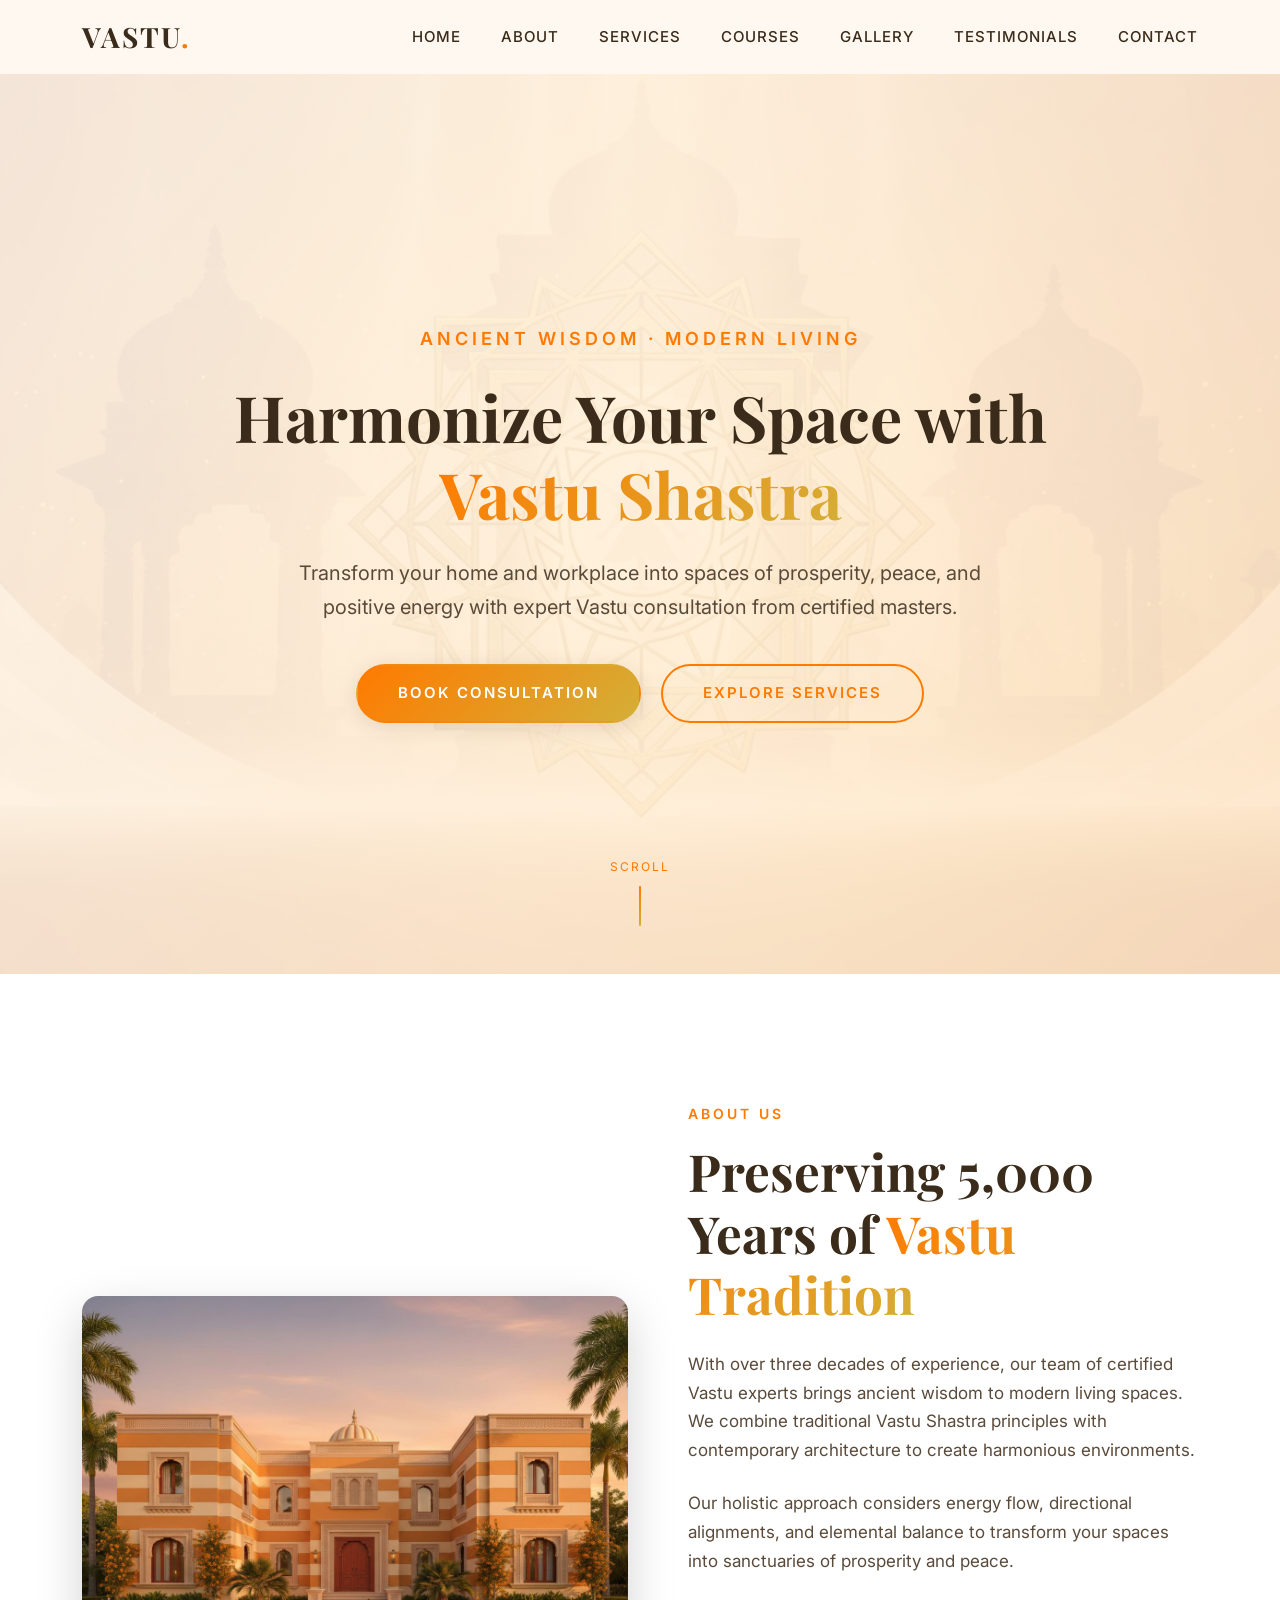
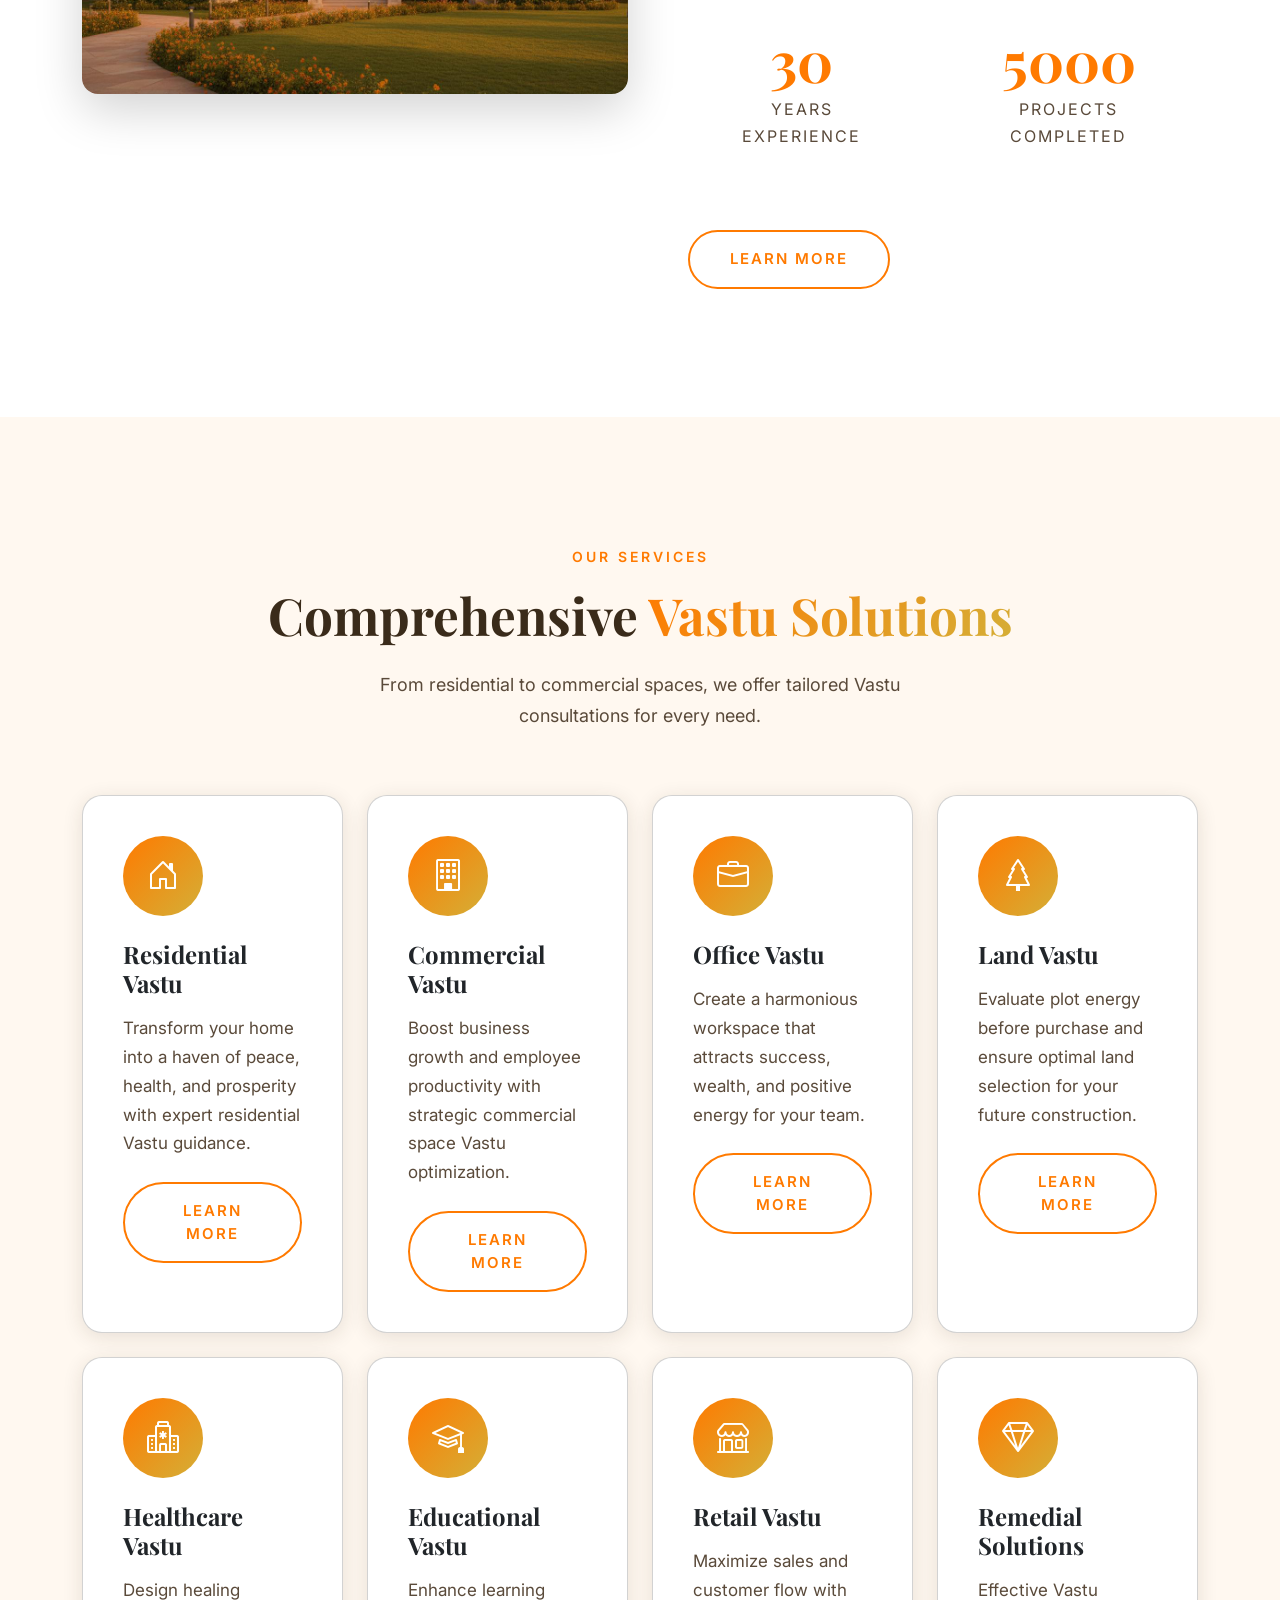
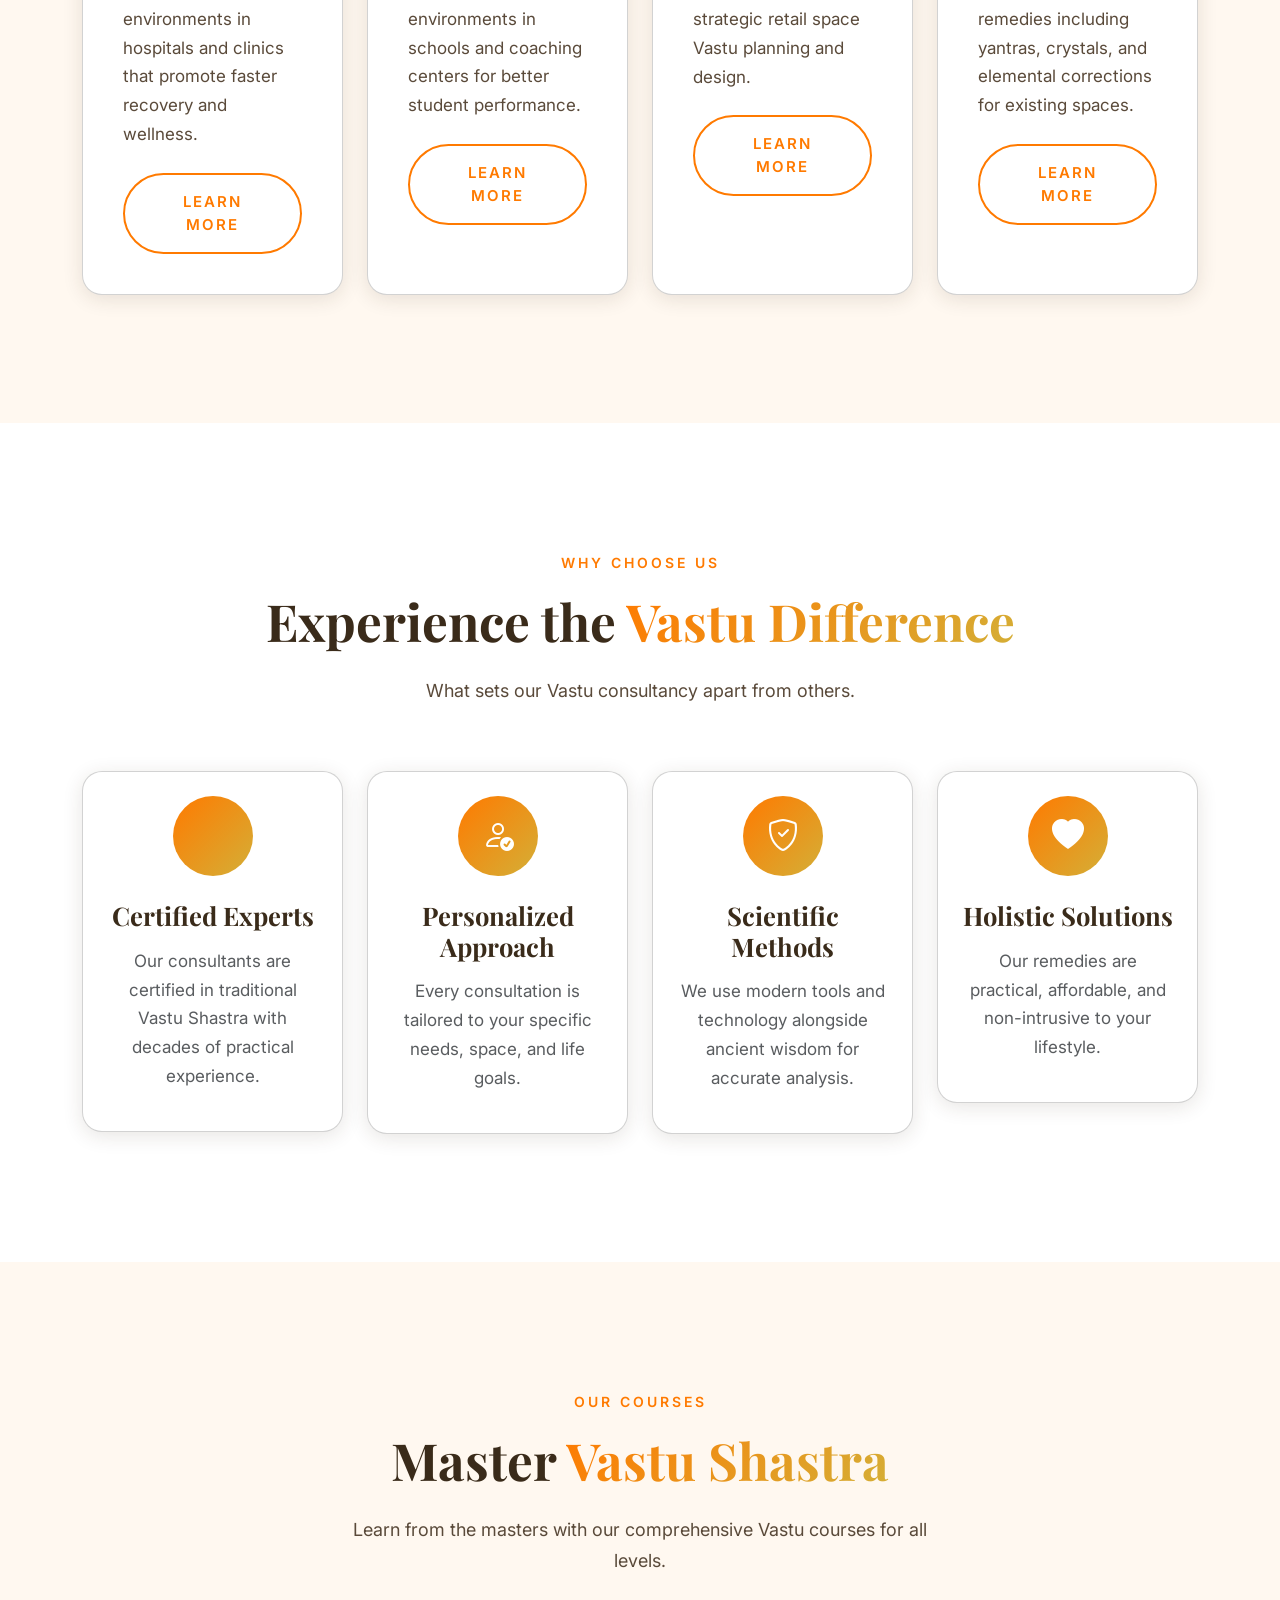
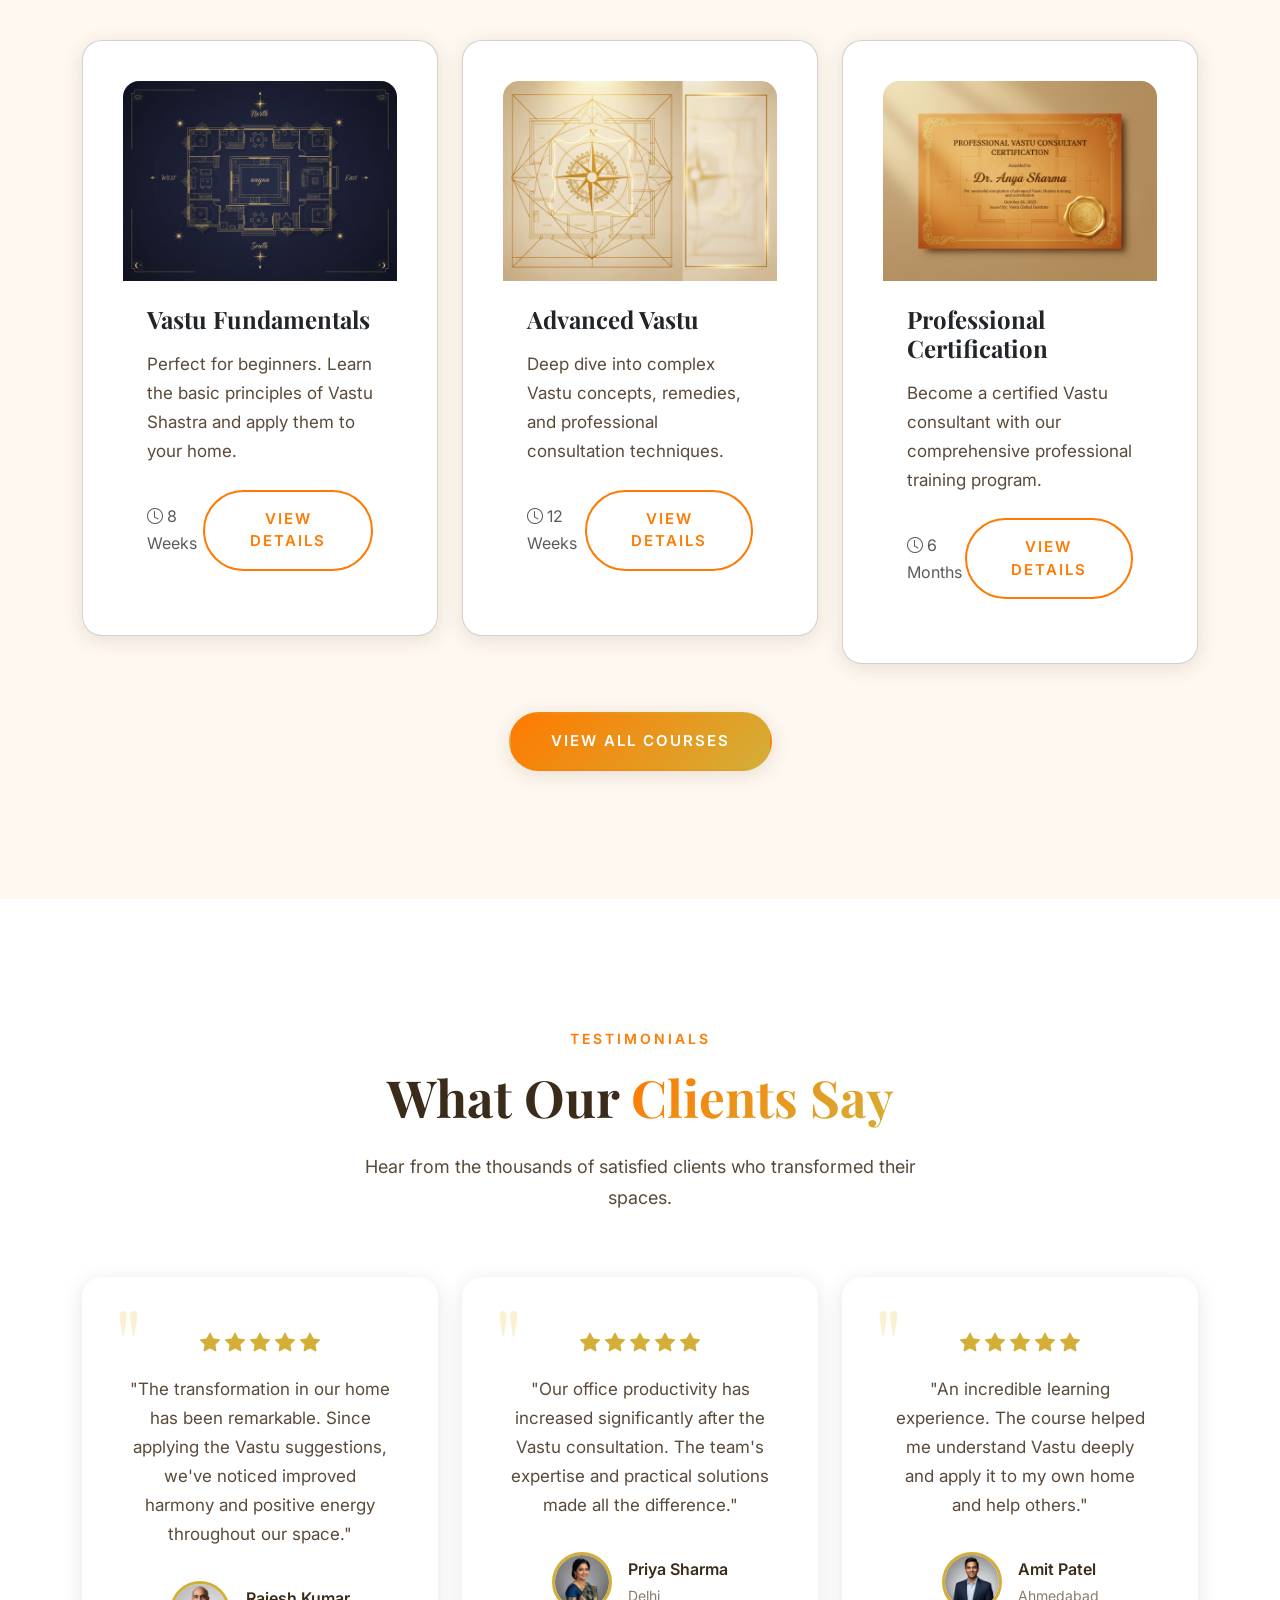
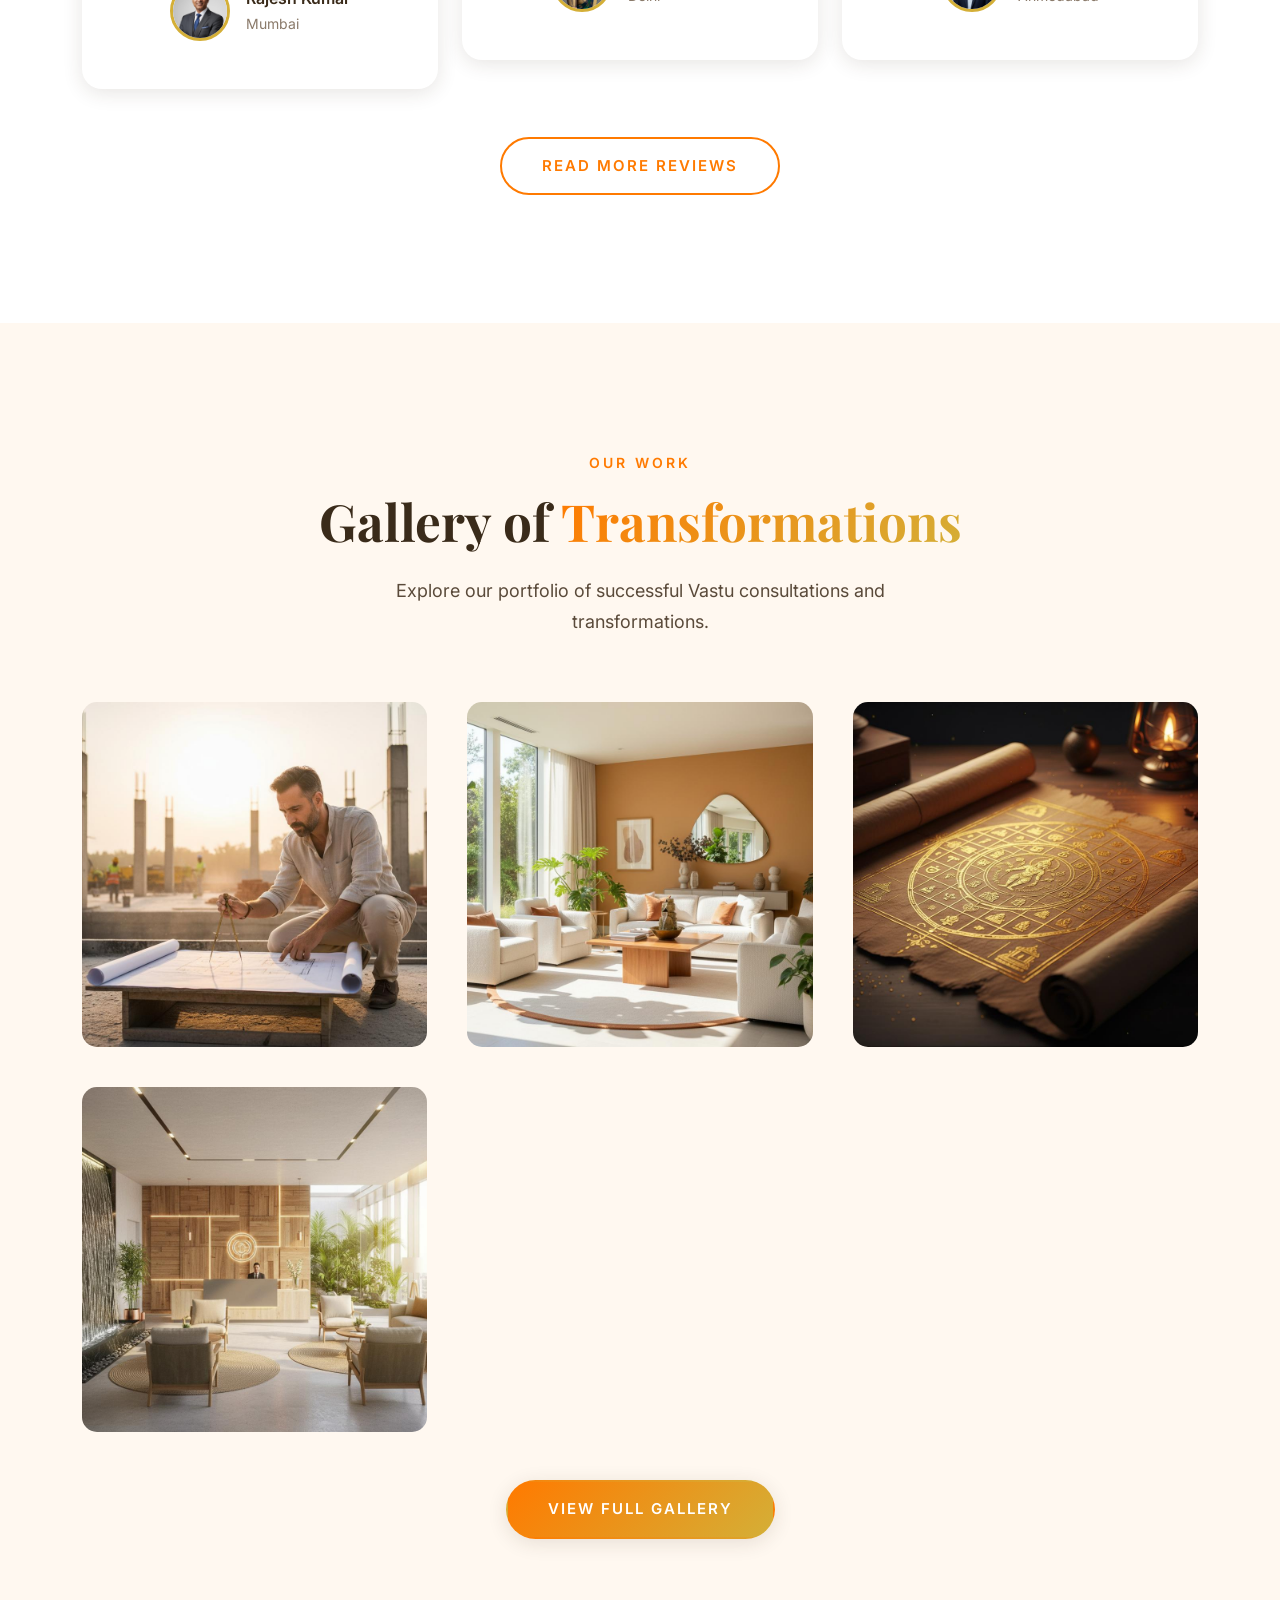
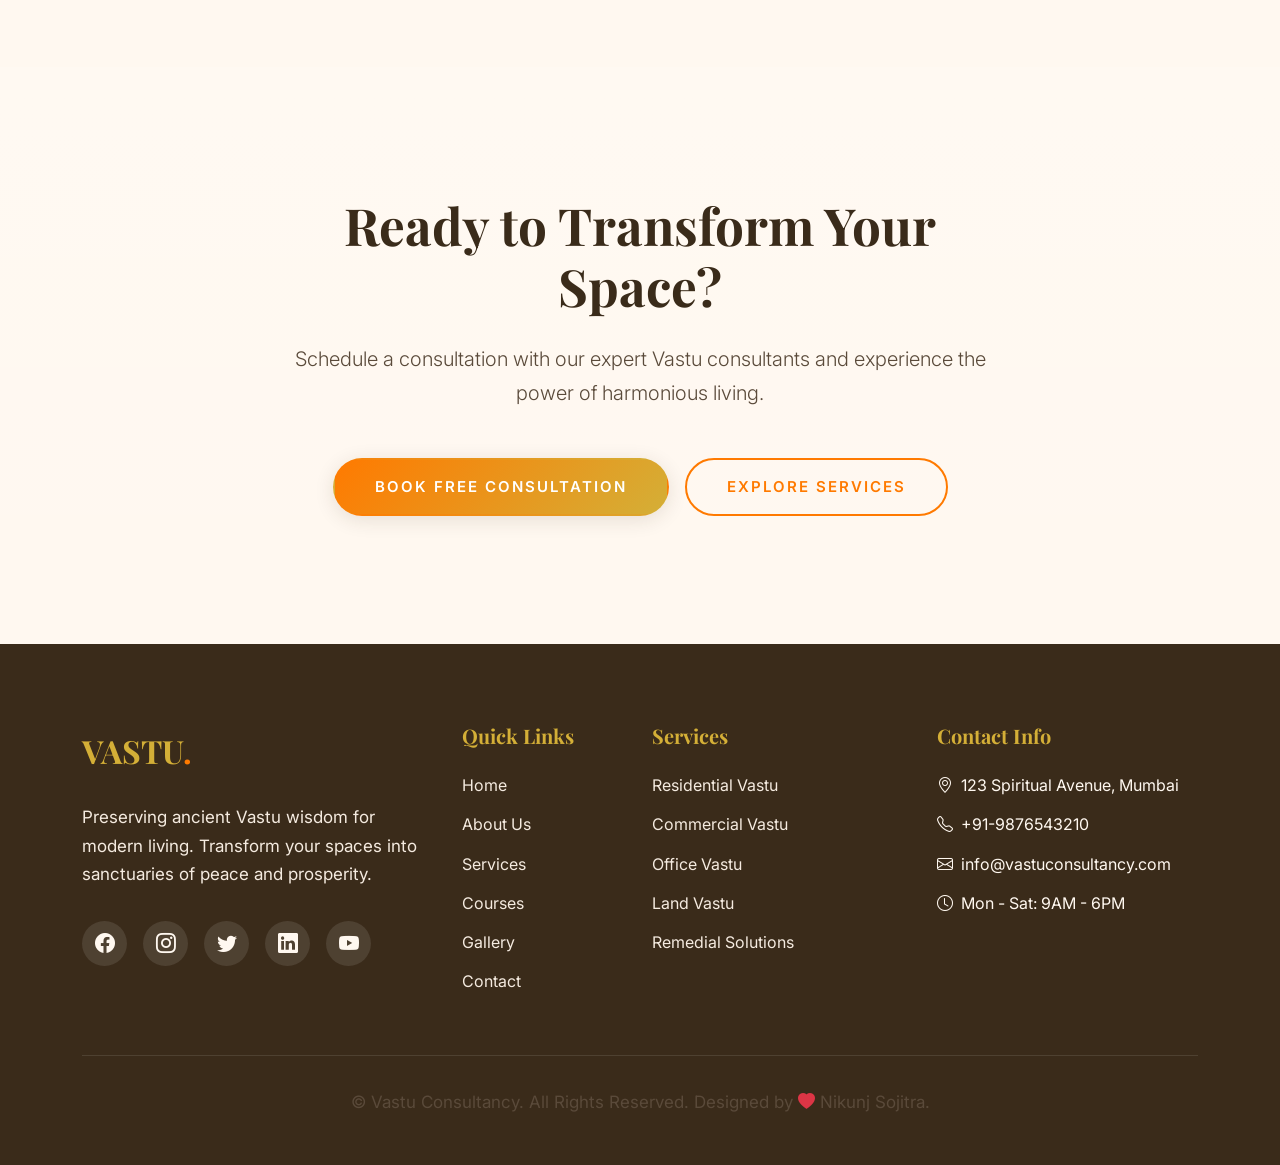
==== index.html @ 6eaaedae "first" ====
<!DOCTYPE html>
<html lang="en">
<head>
  <meta charset="UTF-8">
  <meta name="viewport" content="width=device-width, initial-scale=1.0">
  <meta name="description" content="Vastu Consultancy - Transform your space with ancient wisdom. Premium Vastu Shastra consulting services for homes, offices, and commercial spaces.">
  <meta name="keywords" content="Vastu, Vastu Shastra, Vastu Consultant, Home Vastu, Office Vastu, Vastu Tips">
  <meta name="author" content="Vastu Consultancy">
  
  <!-- Open Graph Tags -->
  <meta property="og:title" content="Vastu Consultancy - Premium Vastu Shastra Services">
  <meta property="og:description" content="Transform your space with ancient Vastu wisdom. Expert consulting for homes, offices, and commercial spaces.">
  <meta property="og:type" content="website">
  <meta property="og:url" content="https://vastuconsultancy.com">
  
  <!-- Fonts -->
  <link rel="preconnect" href="https://fonts.googleapis.com">
  <link rel="preconnect" href="https://fonts.gstatic.com" crossorigin>
  <link href="https://fonts.googleapis.com/css2?family=Playfair+Display:wght@400;500;600;700;800&family=Inter:wght@300;400;500;600;700&display=swap" rel="stylesheet">
  
  <!-- Bootstrap 5.3 -->
  <link href="https://cdn.jsdelivr.net/npm/bootstrap@5.3.2/dist/css/bootstrap.min.css" rel="stylesheet">
  
  <!-- Bootstrap Icons -->
  <link rel="stylesheet" href="https://cdn.jsdelivr.net/npm/bootstrap-icons@1.11.1/font/bootstrap-icons.css">
  
  <!-- Custom CSS -->
  <link rel="stylesheet" href="css/style.css">
  
  <!-- Schema Markup -->
  <script type="application/ld+json">
  {
    "@context": "https://schema.org",
    "@type": "LocalBusiness",
    "name": "Vastu Consultancy",
    "description": "Premium Vastu Shastra consulting services for homes, offices, and commercial spaces.",
    "url": "https://vastuconsultancy.com",
    "logo": "https://vastuconsultancy.com/logo.png",
    "telephone": "+91-9876543210",
    "email": "info@vastuconsultancy.com",
    "address": {
      "@type": "PostalAddress",
      "streetAddress": "123 Spiritual Avenue",
      "addressLocality": "Mumbai",
      "addressRegion": "Maharashtra",
      "postalCode": "400001",
      "addressCountry": "IN"
    },
    "priceRange": "$$$",
    "openingHoursSpecification": {
      "@type": "OpeningHoursSpecification",
      "dayOfWeek": ["Monday", "Tuesday", "Wednesday", "Thursday", "Friday", "Saturday"],
      "opens": "09:00",
      "closes": "18:00"
    }
  }
  </script>
  
  <title>Vastu Consultancy | Premium Vastu Shastra Services</title>
</head>
<body>
  <!-- Page Loader -->
  <div class="page-loader">
    <div class="loader-mandala"></div>
    <div class="loader-text">VASTU</div>
  </div>

  <!-- Navigation -->
  <nav class="navbar">
  <div class="container">
    
    <a class="navbar-brand" href="index.html">
      VASTU<span>.</span>
    </a>

    <!-- Hamburger Button -->
    <div class="hamburger" id="hamburger">
      ☰
    </div>

    <ul class="navbar-nav" id="navMenu">
      <li><a class="nav-link active" href="index.html">Home</a></li>
      <li><a class="nav-link" href="about.html">About</a></li>
      <li><a class="nav-link" href="services.html">Services</a></li>
      <li><a class="nav-link" href="courses.html">Courses</a></li>
      <li><a class="nav-link" href="gallery.html">Gallery</a></li>
      <li><a class="nav-link" href="testimonials.html">Testimonials</a></li>
      <li><a class="nav-link" href="contact.html">Contact</a></li>
    </ul>

  </div>
</nav>


  <!-- Hero Section -->
  <section class="hero">
    <div class="hero-bg" style="background-image: url('assets/images/hero-bg.jpg');"></div>
    <div class="hero-content">
      <p class="hero-subtitle">Ancient Wisdom · Modern Living</p>
      <h1 class="hero-title">Harmonize Your Space with <span class="gradient-text">Vastu Shastra</span></h1>
      <p class="hero-description">Transform your home and workplace into spaces of prosperity, peace, and positive energy with expert Vastu consultation from certified masters.</p>
      <div class="hero-buttons">
        <a href="contact.html" class="btn btn-primary magnetic">Book Consultation</a>
        <a href="services.html" class="btn btn-outline magnetic ms-3">Explore Services</a>
      </div>
    </div>
    <div class="scroll-indicator">
      <span class="scroll-text">Scroll</span>
      <div class="scroll-line"></div>
    </div>
  </section>

  <!-- About Preview Section -->
  <section class="section bg-white" id="about-preview">
    <div class="container">
      <div class="row align-items-center">
        <div class="col-lg-6 mb-5 mb-lg-0">
          <div class="image-reveal">
            <img src="assets/images/about-vastu.jpg" alt="Vastu Expert" class="img-fluid rounded-4 shadow-lg" style="width: 100%;">
          </div>
        </div>
        <div class="col-lg-6 ps-lg-5">
          <p class="section-subtitle">About Us</p>
          <h2 class="section-title mb-4">Preserving 5,000 Years of <span class="gradient-text">Vastu Tradition</span></h2>
          <p class="mb-4">With over three decades of experience, our team of certified Vastu experts brings ancient wisdom to modern living spaces. We combine traditional Vastu Shastra principles with contemporary architecture to create harmonious environments.</p>
          <p class="mb-4">Our holistic approach considers energy flow, directional alignments, and elemental balance to transform your spaces into sanctuaries of prosperity and peace.</p>
          <div class="d-flex gap-4 mt-4">
            <div class="counter-box">
              <div class="counter-number" data-target="30">0</div>
              <div class="counter-label">Years Experience</div>
            </div>
            <div class="counter-box">
              <div class="counter-number" data-target="5000">0</div>
              <div class="counter-label">Projects Completed</div>
            </div>
          </div>
          <a href="about.html" class="btn btn-outline mt-5 magnetic">Learn More</a>
        </div>
      </div>
    </div>
  </section>

  <!-- Services Section -->
  <section class="section bg-cream" id="services">
    <div class="container">
      <div class="section-header">
        <p class="section-subtitle">Our Services</p>
        <h2 class="section-title">Comprehensive <span class="gradient-text">Vastu Solutions</span></h2>
        <p class="section-description">From residential to commercial spaces, we offer tailored Vastu consultations for every need.</p>
      </div>
      <div class="row g-4 services-grid">
        <div class="col-md-6 col-lg-3">
          <div class="card h-100">
            <div class="card-icon">
              <i class="bi bi-house-door"></i>
            </div>
            <h3 class="card-title">Residential Vastu</h3>
            <p class="card-text">Transform your home into a haven of peace, health, and prosperity with expert residential Vastu guidance.</p>
            <a href="services.html" class="btn btn-outline btn-sm">Learn More</a>
          </div>
        </div>
        <div class="col-md-6 col-lg-3">
          <div class="card h-100">
            <div class="card-icon">
              <i class="bi bi-building"></i>
            </div>
            <h3 class="card-title">Commercial Vastu</h3>
            <p class="card-text">Boost business growth and employee productivity with strategic commercial space Vastu optimization.</p>
            <a href="services.html" class="btn btn-outline btn-sm">Learn More</a>
          </div>
        </div>
        <div class="col-md-6 col-lg-3">
          <div class="card h-100">
            <div class="card-icon">
              <i class="bi bi-briefcase"></i>
            </div>
            <h3 class="card-title">Office Vastu</h3>
            <p class="card-text">Create a harmonious workspace that attracts success, wealth, and positive energy for your team.</p>
            <a href="services.html" class="btn btn-outline btn-sm">Learn More</a>
          </div>
        </div>
        <div class="col-md-6 col-lg-3">
          <div class="card h-100">
            <div class="card-icon">
              <i class="bi bi-tree"></i>
            </div>
            <h3 class="card-title">Land Vastu</h3>
            <p class="card-text">Evaluate plot energy before purchase and ensure optimal land selection for your future construction.</p>
            <a href="services.html" class="btn btn-outline btn-sm">Learn More</a>
          </div>
        </div>
        <div class="col-md-6 col-lg-3">
          <div class="card h-100">
            <div class="card-icon">
              <i class="bi bi-hospital"></i>
            </div>
            <h3 class="card-title">Healthcare Vastu</h3>
            <p class="card-text">Design healing environments in hospitals and clinics that promote faster recovery and wellness.</p>
            <a href="services.html" class="btn btn-outline btn-sm">Learn More</a>
          </div>
        </div>
        <div class="col-md-6 col-lg-3">
          <div class="card h-100">
            <div class="card-icon">
              <i class="bi bi-mortarboard"></i>
            </div>
            <h3 class="card-title">Educational Vastu</h3>
            <p class="card-text">Enhance learning environments in schools and coaching centers for better student performance.</p>
            <a href="services.html" class="btn btn-outline btn-sm">Learn More</a>
          </div>
        </div>
        <div class="col-md-6 col-lg-3">
          <div class="card h-100">
            <div class="card-icon">
              <i class="bi bi-shop"></i>
            </div>
            <h3 class="card-title">Retail Vastu</h3>
            <p class="card-text">Maximize sales and customer flow with strategic retail space Vastu planning and design.</p>
            <a href="services.html" class="btn btn-outline btn-sm">Learn More</a>
          </div>
        </div>
        <div class="col-md-6 col-lg-3">
          <div class="card h-100">
            <div class="card-icon">
              <i class="bi bi-gem"></i>
            </div>
            <h3 class="card-title">Remedial Solutions</h3>
            <p class="card-text">Effective Vastu remedies including yantras, crystals, and elemental corrections for existing spaces.</p>
            <a href="services.html" class="btn btn-outline btn-sm">Learn More</a>
          </div>
        </div>
      </div>
    </div>
  </section>

  <!-- Why Choose Us Section -->
  <section class="section bg-white" id="why-choose-us">
    <div class="container">
      <div class="section-header">
        <p class="section-subtitle">Why Choose Us</p>
        <h2 class="section-title">Experience the <span class="gradient-text">Vastu Difference</span></h2>
        <p class="section-description">What sets our Vastu consultancy apart from others.</p>
      </div>
      <div class="row g-4">
        <div class="col-md-6 col-lg-3">
          <div class="card text-center p-4">
            <div class="card-icon mx-auto">
              <i class="bi bi-certificate"></i>
            </div>
            <h4 class="mb-3">Certified Experts</h4>
            <p class="text-muted">Our consultants are certified in traditional Vastu Shastra with decades of practical experience.</p>
          </div>
        </div>
        <div class="col-md-6 col-lg-3">
          <div class="card text-center p-4">
            <div class="card-icon mx-auto">
              <i class="bi bi-person-check"></i>
            </div>
            <h4 class="mb-3">Personalized Approach</h4>
            <p class="text-muted">Every consultation is tailored to your specific needs, space, and life goals.</p>
          </div>
        </div>
        <div class="col-md-6 col-lg-3">
          <div class="card text-center p-4">
            <div class="card-icon mx-auto">
              <i class="bi bi-shield-check"></i>
            </div>
            <h4 class="mb-3">Scientific Methods</h4>
            <p class="text-muted">We use modern tools and technology alongside ancient wisdom for accurate analysis.</p>
          </div>
        </div>
        <div class="col-md-6 col-lg-3">
          <div class="card text-center p-4">
            <div class="card-icon mx-auto">
              <i class="bi bi-heart-fill"></i>
            </div>
            <h4 class="mb-3">Holistic Solutions</h4>
            <p class="text-muted">Our remedies are practical, affordable, and non-intrusive to your lifestyle.</p>
          </div>
        </div>
      </div>
    </div>
  </section>

  <!-- Courses Preview Section -->
  <section class="section bg-cream" id="courses-preview">
    <div class="container">
      <div class="section-header">
        <p class="section-subtitle">Our Courses</p>
        <h2 class="section-title">Master <span class="gradient-text">Vastu Shastra</span></h2>
        <p class="section-description">Learn from the masters with our comprehensive Vastu courses for all levels.</p>
      </div>
      <div class="row g-4">
        <div class="col-md-4">
          <div class="card course-card">
            <img src="assets/images/Vastu Fundamentals.png" alt="Beginner Course" class="card-img-top rounded-top-4" style="height: 200px; object-fit: cover;">
            <div class="card-body p-4">
              <h4 class="card-title">Vastu Fundamentals</h4>
              <p class="card-text">Perfect for beginners. Learn the basic principles of Vastu Shastra and apply them to your home.</p>
              <div class="d-flex justify-content-between align-items-center">
                <span class="text-muted"><i class="bi bi-clock"></i> 8 Weeks</span>
                <a href="courses.html" class="btn btn-outline btn-sm">View Details</a>
              </div>
            </div>
          </div>
        </div>
        <div class="col-md-4">
          <div class="card course-card">
            <img src="assets/images/Advanced Vastu.png" alt="Intermediate Course" class="card-img-top rounded-top-4" style="height: 200px; object-fit: cover;">
            <div class="card-body p-4">
              <h4 class="card-title">Advanced Vastu</h4>
              <p class="card-text">Deep dive into complex Vastu concepts, remedies, and professional consultation techniques.</p>
              <div class="d-flex justify-content-between align-items-center">
                <span class="text-muted"><i class="bi bi-clock"></i> 12 Weeks</span>
                <a href="courses.html" class="btn btn-outline btn-sm">View Details</a>
              </div>
            </div>
          </div>
        </div>
        <div class="col-md-4">
          <div class="card course-card">
            <img src="assets/images/Vastu Certificate.png" alt="Professional Course" class="card-img-top rounded-top-4" style="height: 200px; object-fit: cover;">
            <div class="card-body p-4">
              <h4 class="card-title">Professional Certification</h4>
              <p class="card-text">Become a certified Vastu consultant with our comprehensive professional training program.</p>
              <div class="d-flex justify-content-between align-items-center">
                <span class="text-muted"><i class="bi bi-clock"></i> 6 Months</span>
                <a href="courses.html" class="btn btn-outline btn-sm">View Details</a>
              </div>
            </div>
          </div>
        </div>
      </div>
      <div class="text-center mt-5">
        <a href="courses.html" class="btn btn-primary magnetic">View All Courses</a>
      </div>
    </div>
  </section>

  <!-- Testimonials Preview Section -->
  <section class="section bg-white" id="testimonials-preview">
    <div class="container">
      <div class="section-header">
        <p class="section-subtitle">Testimonials</p>
        <h2 class="section-title">What Our <span class="gradient-text">Clients Say</span></h2>
        <p class="section-description">Hear from the thousands of satisfied clients who transformed their spaces.</p>
      </div>
      <div class="row g-4">
        <div class="col-md-4">
          <div class="testimonial-card">
            <div class="testimonial-rating">
              <i class="bi bi-star-fill"></i>
              <i class="bi bi-star-fill"></i>
              <i class="bi bi-star-fill"></i>
              <i class="bi bi-star-fill"></i>
              <i class="bi bi-star-fill"></i>
            </div>
            <p class="mb-4">"The transformation in our home has been remarkable. Since applying the Vastu suggestions, we've noticed improved harmony and positive energy throughout our space."</p>
            <div class="testimonial-author">
              <img src="assets/images/testimonial-1.jpg" alt="Client" class="testimonial-avatar">
              <div class="text-start">
                <div class="testimonial-name">Rajesh Kumar</div>
                <div class="testimonial-location">Mumbai</div>
              </div>
            </div>
          </div>
        </div>
        <div class="col-md-4">
          <div class="testimonial-card">
            <div class="testimonial-rating">
              <i class="bi bi-star-fill"></i>
              <i class="bi bi-star-fill"></i>
              <i class="bi bi-star-fill"></i>
              <i class="bi bi-star-fill"></i>
              <i class="bi bi-star-fill"></i>
            </div>
            <p class="mb-4">"Our office productivity has increased significantly after the Vastu consultation. The team's expertise and practical solutions made all the difference."</p>
            <div class="testimonial-author">
              <img src="assets/images/testimonial-2.jpg" alt="Client" class="testimonial-avatar">
              <div class="text-start">
                <div class="testimonial-name">Priya Sharma</div>
                <div class="testimonial-location">Delhi</div>
              </div>
            </div>
          </div>
        </div>
        <div class="col-md-4">
          <div class="testimonial-card">
            <div class="testimonial-rating">
              <i class="bi bi-star-fill"></i>
              <i class="bi bi-star-fill"></i>
              <i class="bi bi-star-fill"></i>
              <i class="bi bi-star-fill"></i>
              <i class="bi bi-star-fill"></i>
            </div>
            <p class="mb-4">"An incredible learning experience. The course helped me understand Vastu deeply and apply it to my own home and help others."</p>
            <div class="testimonial-author">
              <img src="assets/images/testimonial-3.jpg" alt="Client" class="testimonial-avatar">
              <div class="text-start">
                <div class="testimonial-name">Amit Patel</div>
                <div class="testimonial-location">Ahmedabad</div>
              </div>
            </div>
          </div>
        </div>
      </div>
      <div class="text-center mt-5">
        <a href="testimonials.html" class="btn btn-outline magnetic">Read More Reviews</a>
      </div>
    </div>
  </section>

  <!-- Gallery Preview Section -->
  <section class="section bg-cream" id="gallery-preview">
    <div class="container">
      <div class="section-header">
        <p class="section-subtitle">Our Work</p>
        <h2 class="section-title">Gallery of <span class="gradient-text">Transformations</span></h2>
        <p class="section-description">Explore our portfolio of successful Vastu consultations and transformations.</p>
      </div>
      <div class="row g-3 gallery-grid">
        <div class="">
          <div class="gallery-item">
            <img src="assets/images/gallery-1.jpg" alt="Residential Project" loading="lazy">
            <div class="gallery-overlay">
              <h4 class="gallery-title">Residential Project</h4>
            </div>
          </div>
        </div>
        <div class="">
          <div class="gallery-item">
            <img src="assets/images/gallery-2.jpg" alt="Office Space" loading="lazy">
            <div class="gallery-overlay">
              <h4 class="gallery-title">Office Space</h4>
            </div>
          </div>
        </div>
        <div class="">
          <div class="gallery-item">
            <img src="assets/images/gallery-3.jpg" alt="Commercial Complex" loading="lazy">
            <div class="gallery-overlay">
              <h4 class="gallery-title">Commercial Complex</h4>
            </div>
          </div>
        </div>
        <div class="">
          <div class="gallery-item">
            <img src="assets/images/gallery-4.jpg" alt="Workshop Event" loading="lazy">
            <div class="gallery-overlay">
              <h4 class="gallery-title">Workshop Event</h4>
            </div>
          </div>
        </div>
      </div>
      <div class="text-center mt-5">
        <a href="gallery.html" class="btn btn-primary magnetic">View Full Gallery</a>
      </div>
    </div>
  </section>

  <!-- CTA Section -->
  <section class="section bg-gradient">
    <div class="container">
      <div class="row justify-content-center">
        <div class="col-lg-8 text-center">
          <h2 class="mb-4">Ready to Transform Your Space?</h2>
          <p class="lead mb-5">Schedule a consultation with our expert Vastu consultants and experience the power of harmonious living.</p>
          <div class="d-flex justify-content-center gap-3 flex-wrap">
            <a href="contact.html" class="btn btn-primary btn-lg magnetic">Book Free Consultation</a>
            <a href="services.html" class="btn btn-outline btn-lg magnetic">Explore Services</a>
          </div>
        </div>
      </div>
    </div>
  </section>

  <!-- Footer -->
  <footer class="footer">
    <div class="container">
      <div class="row g-4">
        <div class="col-lg-4">
          <div class="footer-logo">VASTU<span>.</span></div>
          <p class="footer-description">Preserving ancient Vastu wisdom for modern living. Transform your spaces into sanctuaries of peace and prosperity.</p>
          <div class="footer-social">
            <a href="#"><i class="bi bi-facebook"></i></a>
            <a href="#"><i class="bi bi-instagram"></i></a>
            <a href="#"><i class="bi bi-twitter"></i></a>
            <a href="#"><i class="bi bi-linkedin"></i></a>
            <a href="#"><i class="bi bi-youtube"></i></a>
          </div>
        </div>
        <div class="col-lg-2 col-md-4">
          <h5 class="footer-title">Quick Links</h5>
          <ul class="footer-links">
            <li><a href="index.html">Home</a></li>
            <li><a href="about.html">About Us</a></li>
            <li><a href="services.html">Services</a></li>
            <li><a href="courses.html">Courses</a></li>
            <li><a href="gallery.html">Gallery</a></li>
            <li><a href="contact.html">Contact</a></li>
          </ul>
        </div>
        <div class="col-lg-3 col-md-4">
          <h5 class="footer-title">Services</h5>
          <ul class="footer-links">
            <li><a href="services.html">Residential Vastu</a></li>
            <li><a href="services.html">Commercial Vastu</a></li>
            <li><a href="services.html">Office Vastu</a></li>
            <li><a href="services.html">Land Vastu</a></li>
            <li><a href="services.html">Remedial Solutions</a></li>
          </ul>
        </div>
        <div class="col-lg-3 col-md-4">
          <h5 class="footer-title">Contact Info</h5>
          <ul class="footer-links">
            <li><i class="bi bi-geo-alt me-2"></i>123 Spiritual Avenue, Mumbai</li>
            <li><i class="bi bi-telephone me-2"></i>+91-9876543210</li>
            <li><i class="bi bi-envelope me-2"></i>info@vastuconsultancy.com</li>
            <li><i class="bi bi-clock me-2"></i>Mon - Sat: 9AM - 6PM</li>
          </ul>
        </div>
      </div>
      <div class="footer-bottom">
        <p>&copy; Vastu Consultancy. All Rights Reserved. Designed by <i class="bi bi-heart-fill text-danger"></i> Nikunj Sojitra.</p>
      </div>
    </div>
  </footer>

  <!-- Scripts -->
  <script src="https://cdnjs.cloudflare.com/ajax/libs/gsap/3.12.2/gsap.min.js"></script>
  <script src="https://cdnjs.cloudflare.com/ajax/libs/gsap/3.12.2/ScrollTrigger.min.js"></script>
  <script src="https://cdnjs.cloudflare.com/ajax/libs/gsap/3.12.2/Flip.min.js"></script>
  <script src="https://cdn.jsdelivr.net/gh/studio-freight/lenis@1.0.29/bundled/lenis.min.js"></script>
  <script src="https://cdn.jsdelivr.net/npm/bootstrap@5.3.2/dist/js/bootstrap.bundle.min.js"></script>
  <script src="js/script.js"></script>
</body>
</html>
---- css/style.css ----
/* ========================================
   VASTU CONSULTANCY - PREMIUM STYLES
   Luxury Spiritual Design System
   ======================================== */

/* CSS Variables */
:root {
  --primary: #ff7a00;
  --primary-dark: #e06700;
  --primary-light: #ff9533;
  --gold: #d4af37;
  --gold-light: #f4e4a0;
  --gold-dark: #b89628;
  --cream: #fff8f0;
  --cream-dark: #f5ebe0;
  --dark: #3a2b1a;
  --dark-light: #5a4a3a;
  --white: #ffffff;
  --text-primary: #3a2b1a;
  --text-secondary: #5a4a3a;
  --text-muted: #8a7a6a;
  --shadow-sm: 0 2px 8px rgba(58, 43, 26, 0.08);
  --shadow-md: 0 4px 20px rgba(58, 43, 26, 0.12);
  --shadow-lg: 0 8px 40px rgba(58, 43, 26, 0.16);
  --shadow-xl: 0 16px 80px rgba(58, 43, 26, 0.2);
  --gradient-primary: linear-gradient(135deg, #ff7a00 0%, #d4af37 100%);
  --gradient-gold: linear-gradient(135deg, #d4af37 0%, #f4e4a0 100%);
  --gradient-cream: linear-gradient(135deg, #fff8f0 0%, #f5ebe0 100%);
  --transition-fast: 0.2s ease;
  --transition-normal: 0.3s ease;
  --transition-slow: 0.5s ease;
  --font-heading: 'Playfair Display', 'Cinzel', serif;
  --font-body: 'Inter', 'Poppins', sans-serif;
}

/* Reset & Base */
*, *::before, *::after {
  margin: 0;
  padding: 0;
  box-sizing: border-box;
}

html {
  scroll-behavior: smooth;
  font-size: 16px;
}

body {
  font-family: var(--font-body);
  color: var(--text-primary);
  background: var(--cream);
  line-height: 1.7;
  overflow-x: hidden;
  -webkit-font-smoothing: antialiased;
  -moz-osx-font-smoothing: grayscale;
}

/* Typography */
h1, h2, h3, h4, h5, h6 {
  font-family: var(--font-heading);
  font-weight: 700;
  line-height: 1.2;
  color: var(--dark);
}

h1 { font-size: clamp(2.5rem, 5vw, 4.5rem); }
h2 { font-size: clamp(2rem, 4vw, 3.5rem); }
h3 { font-size: clamp(1.5rem, 3vw, 2.5rem); }
h4 { font-size: clamp(1.25rem, 2vw, 1.75rem); }

p {
  font-size: 1.0625rem;
  color: var(--text-secondary);
  margin-bottom: 1rem;
}

a {
  color: var(--primary);
  text-decoration: none;
  transition: var(--transition-normal);
}

a:hover {
  color: var(--gold);
}

/* Custom Cursor */
.cursor {
  position: fixed;
  width: 20px;
  height: 20px;
  border: 2px solid var(--primary);
  border-radius: 50%;
  pointer-events: none;
  z-index: 9999;
  transition: transform 0.15s ease, background 0.15s ease;
  mix-blend-mode: multiply;
}

.cursor-dot {
  position: fixed;
  width: 6px;
  height: 6px;
  background: var(--primary);
  border-radius: 50%;
  pointer-events: none;
  z-index: 9999;
  transition: transform 0.1s ease;
}

.cursor.hover {
  transform: scale(2.5);
  background: rgba(255, 122, 0, 0.1);
}

/* Scroll Progress Bar */
.scroll-progress {
  position: fixed;
  top: 0;
  left: 0;
  height: 4px;
  background: var(--gradient-primary);
  z-index: 10000;
  transform-origin: left;
  transition: transform 0.1s ease;
}

/* Page Loader */
.page-loader {
  position: fixed;
  top: 0;
  left: 0;
  width: 100%;
  height: 100%;
  background: var(--cream);
  z-index: 99999;
  display: flex;
  align-items: center;
  justify-content: center;
  flex-direction: column;
}

.loader-mandala {
  width: 120px;
  height: 120px;
  border: 3px solid var(--gold);
  border-radius: 50%;
  position: relative;
  animation: mandalaRotate 2s linear infinite;
}

.loader-mandala::before,
.loader-mandala::after {
  content: '';
  position: absolute;
  top: 50%;
  left: 50%;
  transform: translate(-50%, -50%);
  border: 3px solid var(--primary);
  border-radius: 50%;
}

.loader-mandala::before {
  width: 80px;
  height: 80px;
  animation: mandalaPulse 1.5s ease-in-out infinite;
}

.loader-mandala::after {
  width: 40px;
  height: 40px;
  animation: mandalaPulse 1s ease-in-out infinite reverse;
}

@keyframes mandalaRotate {
  0% { transform: rotate(0deg); }
  100% { transform: rotate(360deg); }
}

@keyframes mandalaPulse {
  0%, 100% { transform: translate(-50%, -50%) scale(1); opacity: 1; }
  50% { transform: translate(-50%, -50%) scale(0.8); opacity: 0.7; }
}

.loader-text {
  margin-top: 2rem;
  font-family: var(--font-heading);
  font-size: 1.25rem;
  color: var(--dark);
  letter-spacing: 3px;
  animation: fadeInOut 1.5s ease-in-out infinite;
}

@keyframes fadeInOut {
  0%, 100% { opacity: 0.3; }
  50% { opacity: 1; }
}

/* Navigation */
.navbar {
  position: sticky;
  top: 0;
  width: 100%;
  padding: 0.5rem 0;
  z-index: 1000;
  transition: all var(--transition-normal);
  background: transparent;
}

.navbar.scrolled {
  background: rgba(255, 248, 240, 0.95);
  backdrop-filter: blur(20px);
  box-shadow: var(--shadow-md);
  padding: 0.5rem 0;
}

.navbar-brand {
  font-family: var(--font-heading);
  font-size: 1.75rem;
  font-weight: 700;
  color: var(--dark);
  letter-spacing: 2px;
}

.navbar-brand span {
  color: var(--primary);
}

.navbar-nav {
  display: flex;
  gap: 2.5rem;
  list-style: none;
  flex-direction: row;
}

.nav-link {
  font-size: 0.9375rem;
  font-weight: 500;
  color: var(--dark);
  text-transform: uppercase;
  letter-spacing: 1px;
  position: relative;
  padding: 0.5rem 0;
  transition: var(--transition-normal);
}

.nav-link::after {
  content: '';
  position: absolute;
  bottom: 0;
  left: 0;
  width: 0;
  height: 2px;
  background: var(--gradient-primary);
  transition: width var(--transition-normal);
}

.nav-link:hover,
.nav-link.active {
  color: var(--primary);
}

.nav-link:hover::after,
.nav-link.active::after {
  width: 100%;
}

/* Hero Section */
.hero {
  min-height: 100vh;
  display: flex;
  align-items: center;
  justify-content: center;
  position: relative;
  overflow: hidden;
  background: linear-gradient(135deg, rgba(255, 248, 240, 0.95) 0%, rgba(255, 230, 200, 0.9) 100%);
}

.hero-bg {
  position: absolute;
  top: 0;
  left: 0;
  width: 100%;
  height: 100%;
  background-size: cover;
  background-position: center;
  opacity: 0.1;
  z-index: 0;
}

.hero-content {
  position: relative;
  z-index: 1;
  text-align: center;
  max-width: 900px;
  padding: 0.5rem 2rem;
}

.hero-subtitle {
  font-size: 1.125rem;
  text-transform: uppercase;
  letter-spacing: 4px;
  color: var(--primary);
  margin-bottom: 1.5rem;
  font-weight: 600;
}

.hero-title {
  margin-bottom: 1.5rem;
  color: var(--dark);
}

.hero-description {
  font-size: 1.25rem;
  color: var(--text-secondary);
  margin-bottom: 2.5rem;
  max-width: 700px;
  margin-left: auto;
  margin-right: auto;
}

/* Buttons */
.btn {
  display: inline-flex;
  align-items: center;
  justify-content: center;
  padding: 1rem 2.5rem;
  font-size: 0.9375rem;
  font-weight: 600;
  text-transform: uppercase;
  letter-spacing: 2px;
  border-radius: 50px;
  border: 2px solid transparent;
  cursor: pointer;
  transition: all var(--transition-normal);
  position: relative;
  overflow: hidden;
}

.btn-primary {
  background: var(--gradient-primary);
  color: var(--white);
  box-shadow: var(--shadow-md);
}

.btn-primary:hover {
  transform: translateY(-3px);
  box-shadow: var(--shadow-xl);
  color: var(--white);
}

.btn-outline {
  background: transparent;
  border-color: var(--primary);
  color: var(--primary);
}

.btn-outline:hover {
  background: var(--primary);
  color: var(--white);
  transform: translateY(-3px);
}

.btn-gold {
  background: var(--gradient-gold);
  color: var(--dark);
}

.btn-gold:hover {
  transform: translateY(-3px);
  box-shadow: var(--shadow-lg);
  color: var(--dark);
}

/* Section Styles */
.section {
  padding: 8rem 0;
  position: relative;
}

.section-header {
  text-align: center;
  margin-bottom: 4rem;
}

.section-subtitle {
  font-size: 0.875rem;
  text-transform: uppercase;
  letter-spacing: 3px;
  color: var(--primary);
  margin-bottom: 1rem;
  font-weight: 600;
}

.section-title {
  margin-bottom: 1.5rem;
}

.section-description {
  font-size: 1.125rem;
  color: var(--text-secondary);
  max-width: 600px;
  margin: 0 auto;
}

/* Cards */
.card {
  background: var(--white);
  border-radius: 20px;
  padding: 2.5rem;
  box-shadow: var(--shadow-md);
  transition: all var(--transition-normal);
  position: relative;
  overflow: hidden;
}

.card::before {
  content: '';
  position: absolute;
  top: 0;
  left: 0;
  width: 100%;
  height: 4px;
  background: var(--gradient-primary);
  transform: scaleX(0);
  transform-origin: left;
  transition: transform var(--transition-normal);
}

.card:hover {
  transform: translateY(-10px);
  box-shadow: var(--shadow-xl);
}

.card:hover::before {
  transform: scaleX(1);
}

.card-icon {
  width: 80px;
  height: 80px;
  background: var(--gradient-primary);
  border-radius: 50%;
  display: flex;
  align-items: center;
  justify-content: center;
  margin-bottom: 1.5rem;
  font-size: 2rem;
  color: var(--white);
}

.card-title {
  font-size: 1.5rem;
  margin-bottom: 1rem;
}

.card-text {
  color: var(--text-secondary);
  margin-bottom: 1.5rem;
}

/* Glassmorphism */
.glass {
  background: rgba(255, 255, 255, 0.8);
  backdrop-filter: blur(20px);
  border: 1px solid rgba(255, 255, 255, 0.3);
}

/* Timeline */
.timeline {
  position: relative;
  max-width: 800px;
  margin: 0 auto;
}

.timeline::before {
  content: '';
  position: absolute;
  left: 50%;
  transform: translateX(-50%);
  width: 3px;
  height: 100%;
  background: var(--gradient-primary);
}

.timeline-item {
  position: relative;
  padding: 2rem 0;
  width: 50%;
}

.timeline-item:nth-child(odd) {
  left: 0;
  padding-right: 3rem;
  text-align: right;
}

.timeline-item:nth-child(even) {
  left: 50%;
  padding-left: 3rem;
}

.timeline-dot {
  position: absolute;
  width: 20px;
  height: 20px;
  background: var(--gradient-primary);
  border-radius: 50%;
  top: 2.5rem;
}

.timeline-item:nth-child(odd) .timeline-dot {
  right: -10px;
}

.timeline-item:nth-child(even) .timeline-dot {
  left: -10px;
}

.timeline-content {
  background: var(--white);
  padding: 2rem;
  border-radius: 15px;
  box-shadow: var(--shadow-md);
}

.timeline-date {
  font-size: 0.875rem;
  color: var(--primary);
  font-weight: 600;
  margin-bottom: 0.5rem;
}

/* Counter */
.counter-box {
  text-align: center;
  padding: 2rem;
}

.counter-number {
  font-family: var(--font-heading);
  font-size: 3.5rem;
  font-weight: 700;
  color: var(--primary);
  line-height: 1;
  margin-bottom: 0.5rem;
}

.counter-label {
  font-size: 1rem;
  color: var(--text-secondary);
  text-transform: uppercase;
  letter-spacing: 2px;
}

/* Testimonial Card */
.testimonial-card {
  background: var(--white);
  padding: 3rem;
  border-radius: 20px;
  box-shadow: var(--shadow-md);
  text-align: center;
  position: relative;
}

.testimonial-card::before {
  content: '"';
  position: absolute;
  top: 1rem;
  left: 2rem;
  font-size: 6rem;
  font-family: var(--font-heading);
  color: var(--gold-light);
  opacity: 0.5;
  line-height: 1;
}

.testimonial-author {
  display: flex;
  align-items: center;
  justify-content: center;
  gap: 1rem;
  margin-top: 2rem;
}

.testimonial-avatar {
  width: 60px;
  height: 60px;
  border-radius: 50%;
  object-fit: cover;
  border: 3px solid var(--gold);
}

.testimonial-name {
  font-weight: 600;
  color: var(--dark);
}

.testimonial-location {
  font-size: 0.875rem;
  color: var(--text-muted);
}

.testimonial-rating {
  color: var(--gold);
  font-size: 1.25rem;
  margin-bottom: 1rem;
}

/* Gallery */
.gallery-grid {
  display: grid;
  grid-template-columns: repeat(auto-fill, minmax(300px, 1fr));
  gap: 1.5rem;
}

.gallery-item {
  position: relative;
  border-radius: 15px;
  overflow: hidden;
  aspect-ratio: 1;
  cursor: pointer;
}

.gallery-item img {
  width: 100%;
  height: 100%;
  object-fit: cover;
  transition: transform var(--transition-slow);
}

.gallery-item:hover img {
  transform: scale(1.1);
}

.gallery-overlay {
  position: absolute;
  inset: 0;
  background: linear-gradient(to top, rgba(58, 43, 26, 0.8), transparent);
  display: flex;
  align-items: flex-end;
  padding: 1.5rem;
  opacity: 0;
  transition: opacity var(--transition-normal);
}

.gallery-item:hover .gallery-overlay {
  opacity: 1;
}

.gallery-title {
  color: var(--white);
  font-size: 1.25rem;
}

/* Contact Form */
.contact-form {
  background: var(--white);
  padding: 3rem;
  border-radius: 20px;
  box-shadow: var(--shadow-md);
}

.form-group {
  margin-bottom: 1.5rem;
}

.form-label {
  display: block;
  margin-bottom: 0.5rem;
  font-weight: 500;
  color: var(--dark);
}

.form-control {
  width: 100%;
  padding: 1rem 1.5rem;
  border: 2px solid var(--cream-dark);
  border-radius: 10px;
  font-size: 1rem;
  transition: all var(--transition-normal);
  font-family: var(--font-body);
}

.form-control:focus {
  outline: none;
  border-color: var(--primary);
  box-shadow: 0 0 0 4px rgba(255, 122, 0, 0.1);
}

textarea.form-control {
  min-height: 150px;
  resize: vertical;
}

/* Footer */
.footer {
  background: var(--dark);
  color: var(--cream);
  padding: 5rem 0 2rem;
}

.footer-logo {
  font-family: var(--font-heading);
  font-size: 2rem;
  font-weight: 700;
  color: var(--gold);
  margin-bottom: 1.5rem;
}

.footer-logo span {
  color: var(--primary);
}

.footer-description {
  color: var(--cream-dark);
  margin-bottom: 2rem;
}

.footer-title {
  color: var(--gold);
  font-size: 1.25rem;
  margin-bottom: 1.5rem;
}

.footer-links {
  list-style: none;
  margin: 0;
  padding: 0;
}

.footer-links li {
  margin-bottom: 0.75rem;
  display: flex;
}

.footer-links a {
  color: var(--cream-dark);
  transition: var(--transition-normal);
}

.footer-links a:hover {
  color: var(--primary);
  padding-left: 0.5rem;
}

.footer-social {
  display: flex;
  gap: 1rem;
}

.footer-social a {
  width: 45px;
  height: 45px;
  border-radius: 50%;
  background: rgba(255, 255, 255, 0.1);
  display: flex;
  align-items: center;
  justify-content: center;
  color: var(--cream);
  font-size: 1.25rem;
  transition: var(--transition-normal);
}

.footer-social a:hover {
  background: var(--primary);
  transform: translateY(-3px);
}

.footer-bottom {
  border-top: 1px solid rgba(255, 255, 255, 0.1);
  padding-top: 2rem;
  margin-top: 3rem;
  text-align: center;
  color: var(--cream-dark);
}

/* Scroll Indicator */
.scroll-indicator {
  position: absolute;
  bottom: 3rem;
  left: 50%;
  transform: translateX(-50%);
  display: flex;
  flex-direction: column;
  align-items: center;
  gap: 0.5rem;
  animation: bounce 2s ease-in-out infinite;
}

.scroll-text {
  font-size: 0.75rem;
  text-transform: uppercase;
  letter-spacing: 2px;
  color: var(--primary);
}

.scroll-line {
  width: 2px;
  height: 40px;
  background: var(--gradient-primary);
  border-radius: 2px;
}

@keyframes bounce {
  0%, 100% { transform: translateX(-50%) translateY(0); }
  50% { transform: translateX(-50%) translateY(10px); }
}

/* Animations */
.fade-up {
  opacity: 0;
  transform: translateY(50px);
}

.fade-in {
  opacity: 0;
}

.scale-in {
  opacity: 0;
  transform: scale(0.9);
}

/* Responsive */
@media (max-width: 991px) {
  .navbar-nav {
    display: none;
  }
  
  .timeline::before {
    left: 20px;
  }
  
  .timeline-item {
    width: 100%;
    padding-left: 50px !important;
    padding-right: 0 !important;
    text-align: left !important;
  }
  
  .timeline-dot {
    left: 10px !important;
    right: auto !important;
  }
}

@media (max-width: 767px) {
  .section {
    padding: 4rem 0;
  }
  
  .card {
    padding: 1.5rem;
  }
  
  .testimonial-card {
    padding: 2rem;
  }
  
  .contact-form {
    padding: 2rem;
  }
  .timeline-item:nth-child(even){
    left: 0;
    padding-left: 50px !important;
    padding-right: 0 !important;
    text-align: left !important;
  }
  .counter-box{
    padding: 1rem;
  }
  .magnetic{
    margin-bottom: 10px;
  }
  .section{
    overflow: hidden;
  }
}

/* Lightbox */
.lightbox {
  position: fixed;
  inset: 0;
  background: rgba(0, 0, 0, 0.95);
  z-index: 100000;
  display: none;
  align-items: center;
  justify-content: center;
}

.lightbox.active {
  display: flex;
}

.lightbox img {
  max-width: 90%;
  max-height: 90%;
  border-radius: 10px;
}

.lightbox-close {
  position: absolute;
  top: 2rem;
  right: 2rem;
  width: 50px;
  height: 50px;
  background: var(--white);
  border-radius: 50%;
  display: flex;
  align-items: center;
  justify-content: center;
  font-size: 1.5rem;
  cursor: pointer;
  transition: var(--transition-normal);
}

.lightbox-close:hover {
  background: var(--primary);
  color: var(--white);
}

/* Magnetic Button Effect */
.magnetic {
  display: inline-block;
  transition: transform 0.3s cubic-bezier(0.25, 0.46, 0.45, 0.94);
}

/* Gradient Text */
.gradient-text {
  background: var(--gradient-primary);
  -webkit-background-clip: text;
  -webkit-text-fill-color: transparent;
  background-clip: text;
}

/* Section Backgrounds */
.bg-cream {
  background: var(--cream);
}

.bg-white {
  background: var(--white);
}

.bg-gradient {
  background: var(--gradient-cream);
}

/* Icon Rotations */
.icon-rotate {
  transition: transform var(--transition-normal);
}

.card:hover .icon-rotate {
  transform: rotate(15deg);
}

/* Shadow Glow */
.glow-hover {
  transition: box-shadow var(--transition-normal);
}

.glow-hover:hover {
  box-shadow: 0 0 30px rgba(255, 122, 0, 0.3);
}

/* Ripple Effect */
.ripple {
  position: relative;
  overflow: hidden;
}

.ripple::after {
  content: '';
  position: absolute;
  top: 50%;
  left: 50%;
  width: 0;
  height: 0;
  background: rgba(255, 255, 255, 0.5);
  border-radius: 50%;
  transform: translate(-50%, -50%);
  transition: width 0.6s, height 0.6s;
}

.ripple:active::after {
  width: 300px;
  height: 300px;
}

.hamburger {
  font-size: 28px;
  cursor: pointer;
  display: none;
}

/* Mobile Style */
@media (max-width: 768px) {

  .hamburger {
    display: block;
  }

  .navbar-nav {
    position: absolute;
    top: 70px;
    left: 0;
    width: 100%;
    background: var(--cream);
    flex-direction: column;
    align-items: center;
    display: none;
    padding: 20px 0;
    gap: 0;
  }

  .navbar-nav.active {
    display: flex;
  }

}
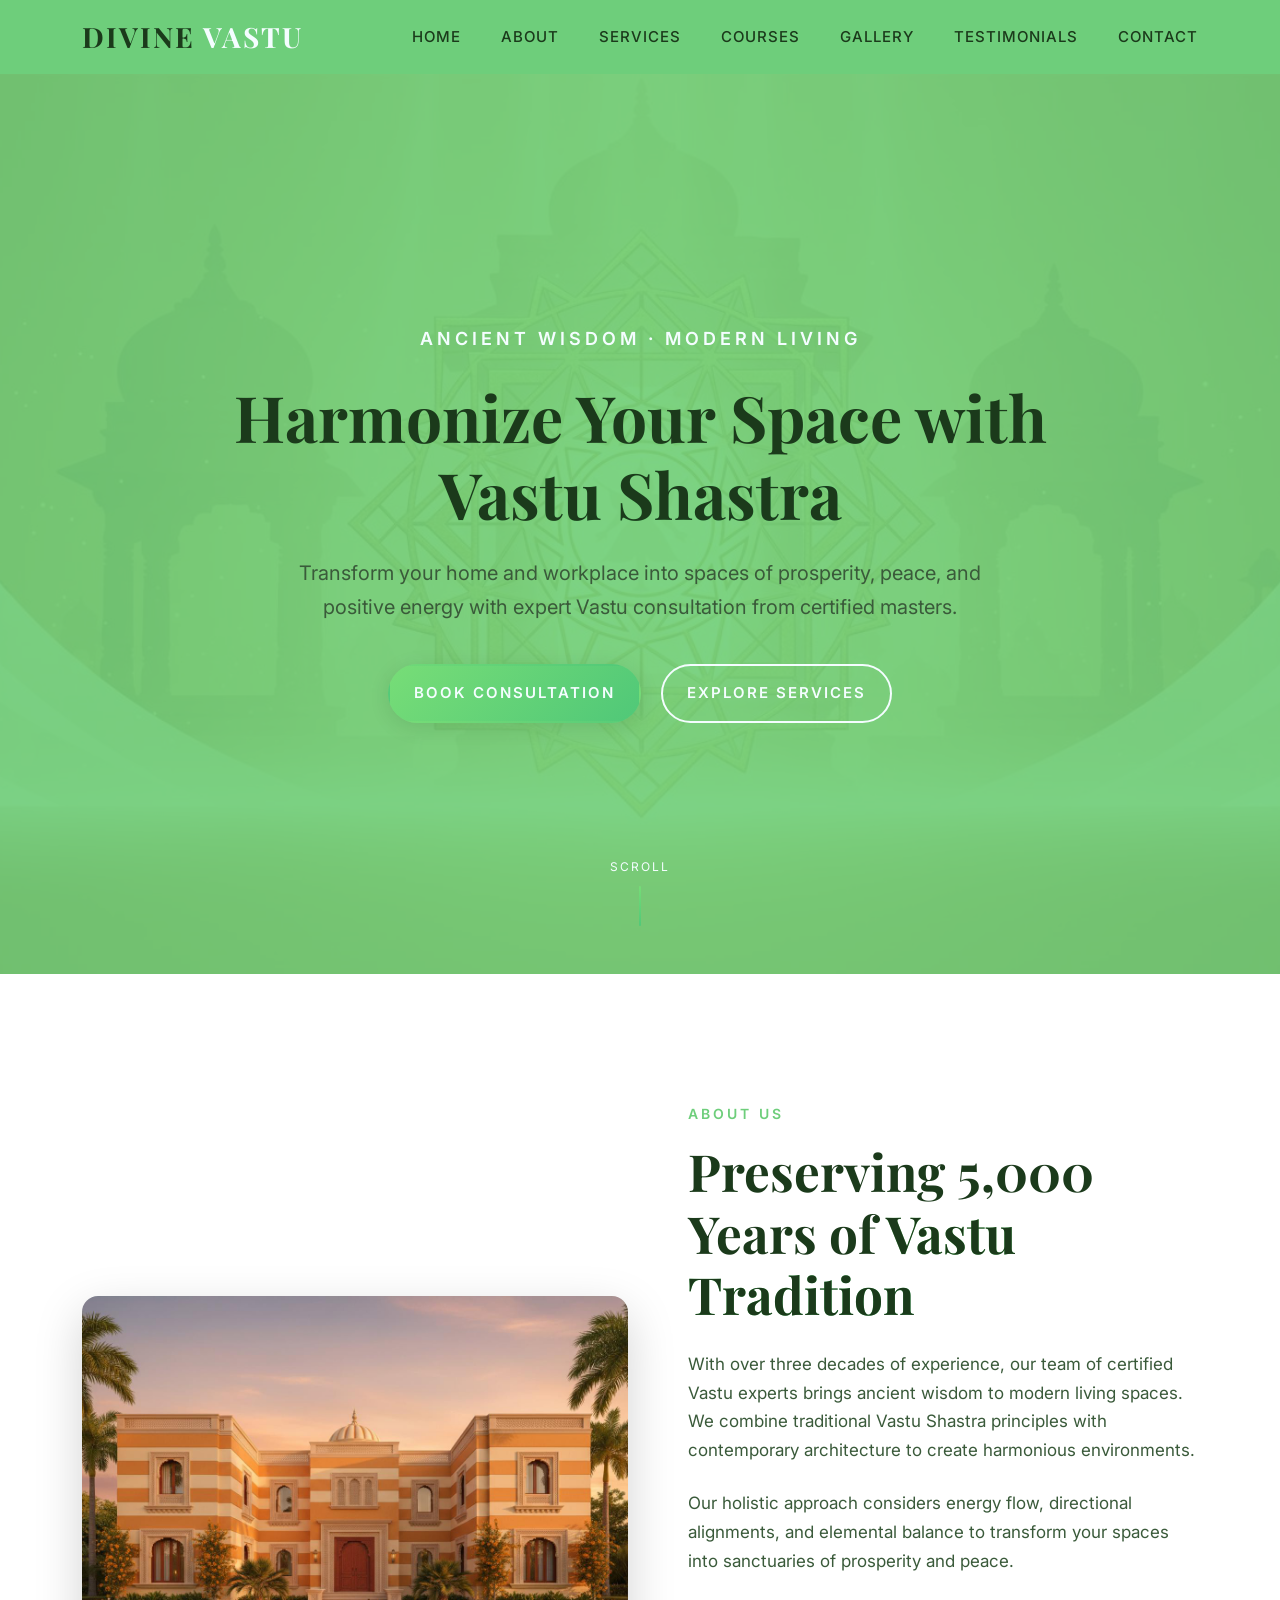
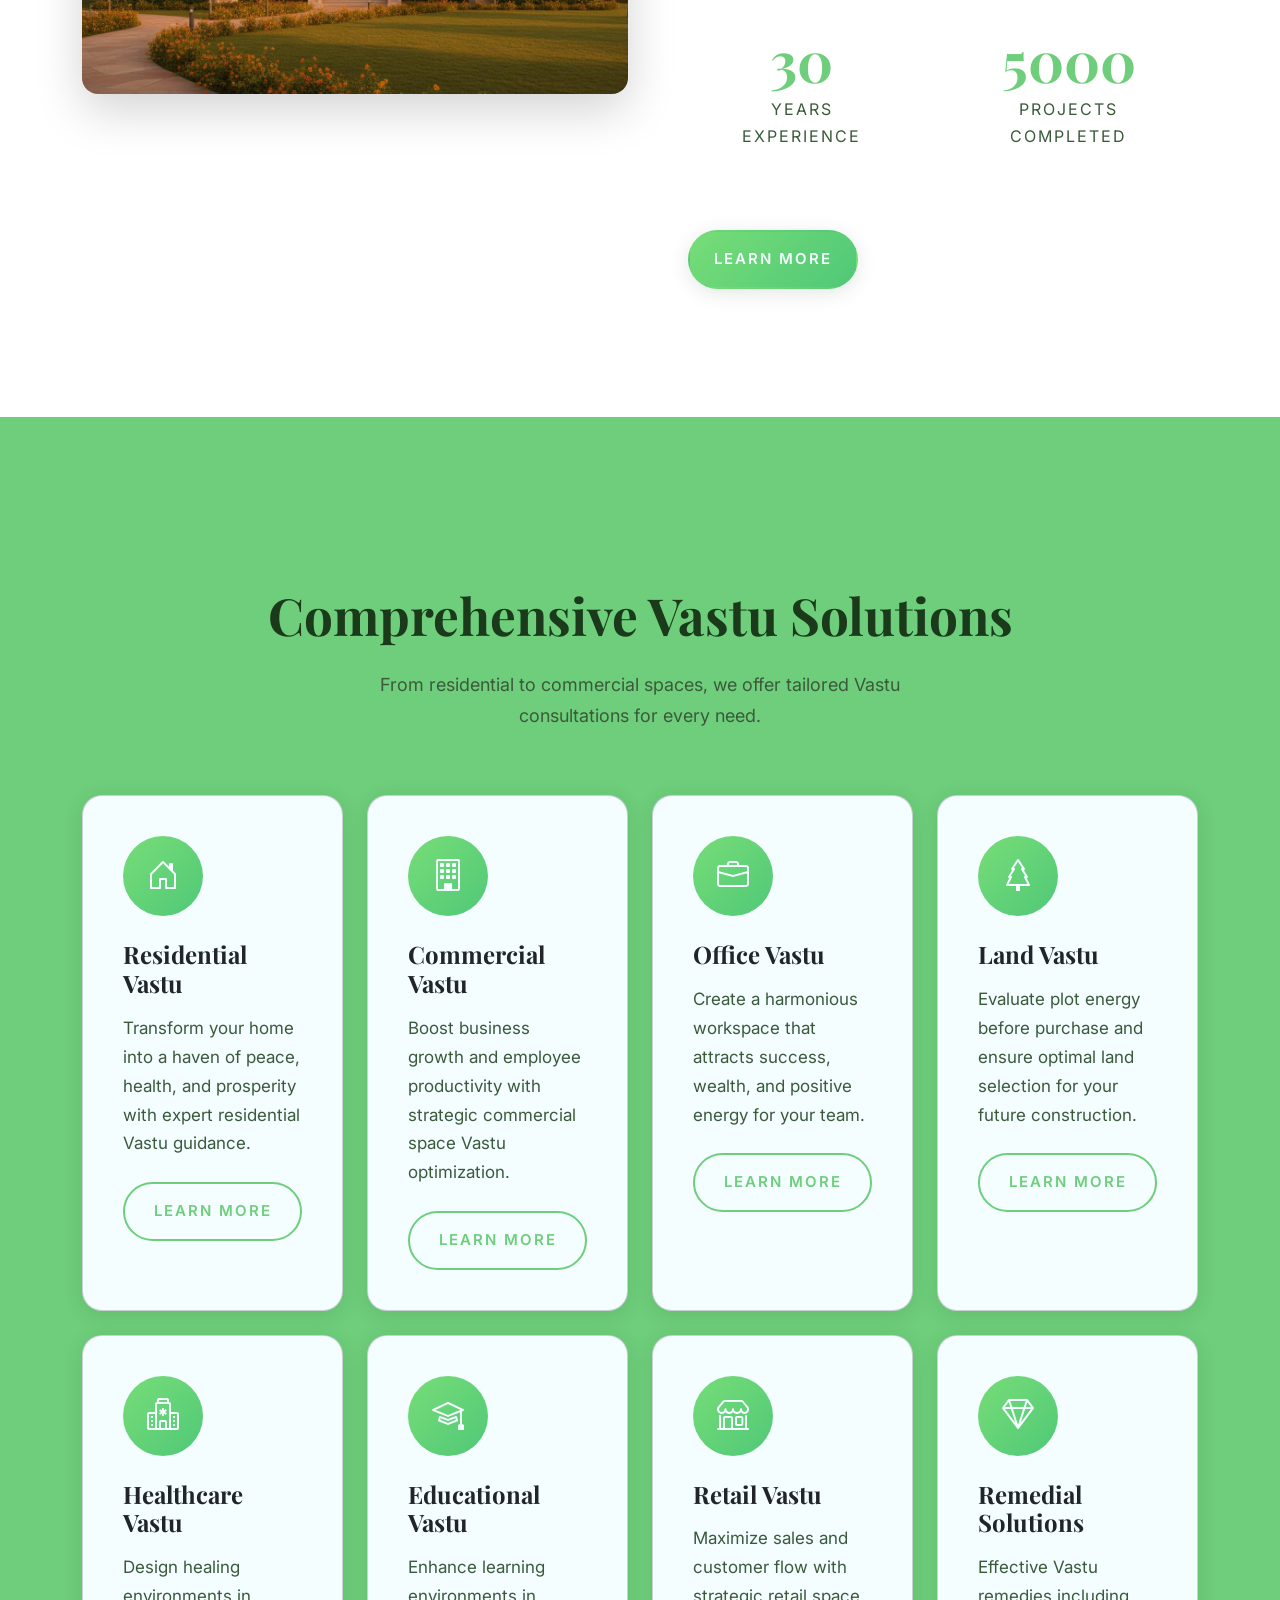
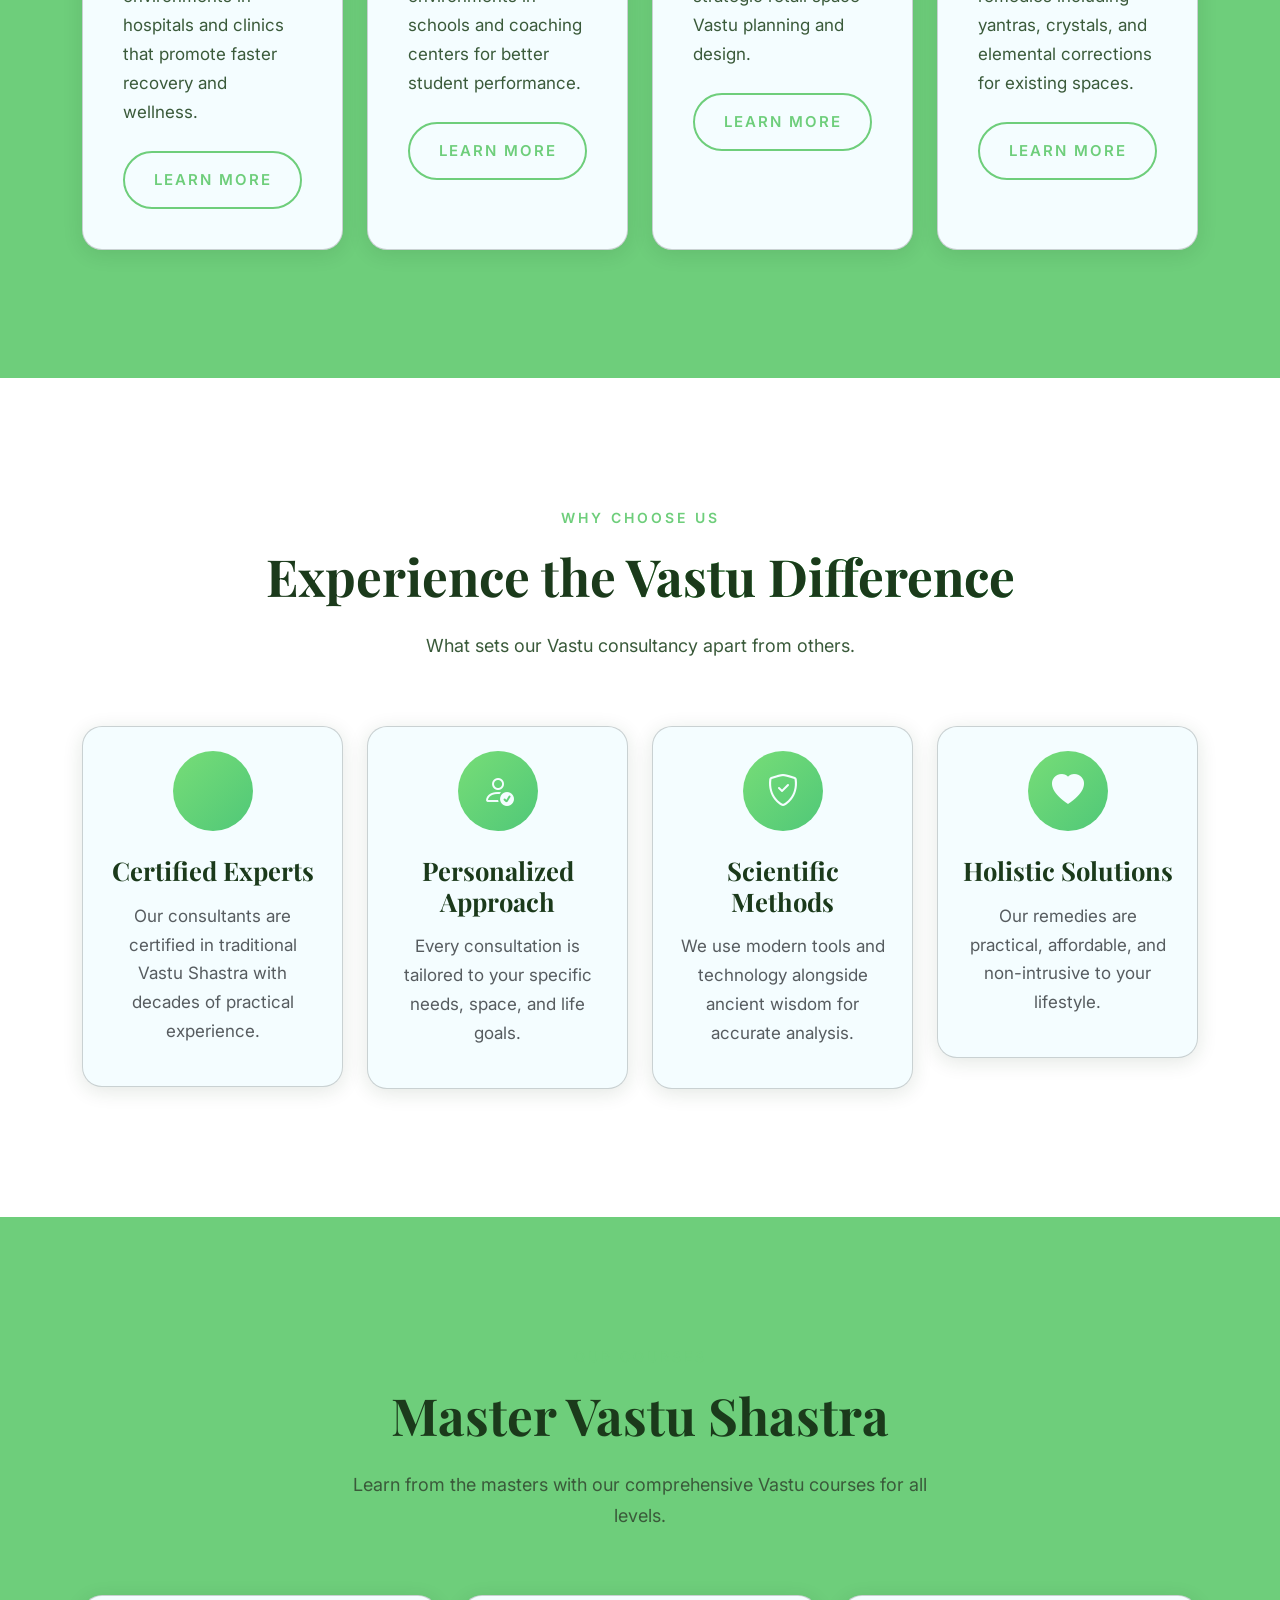
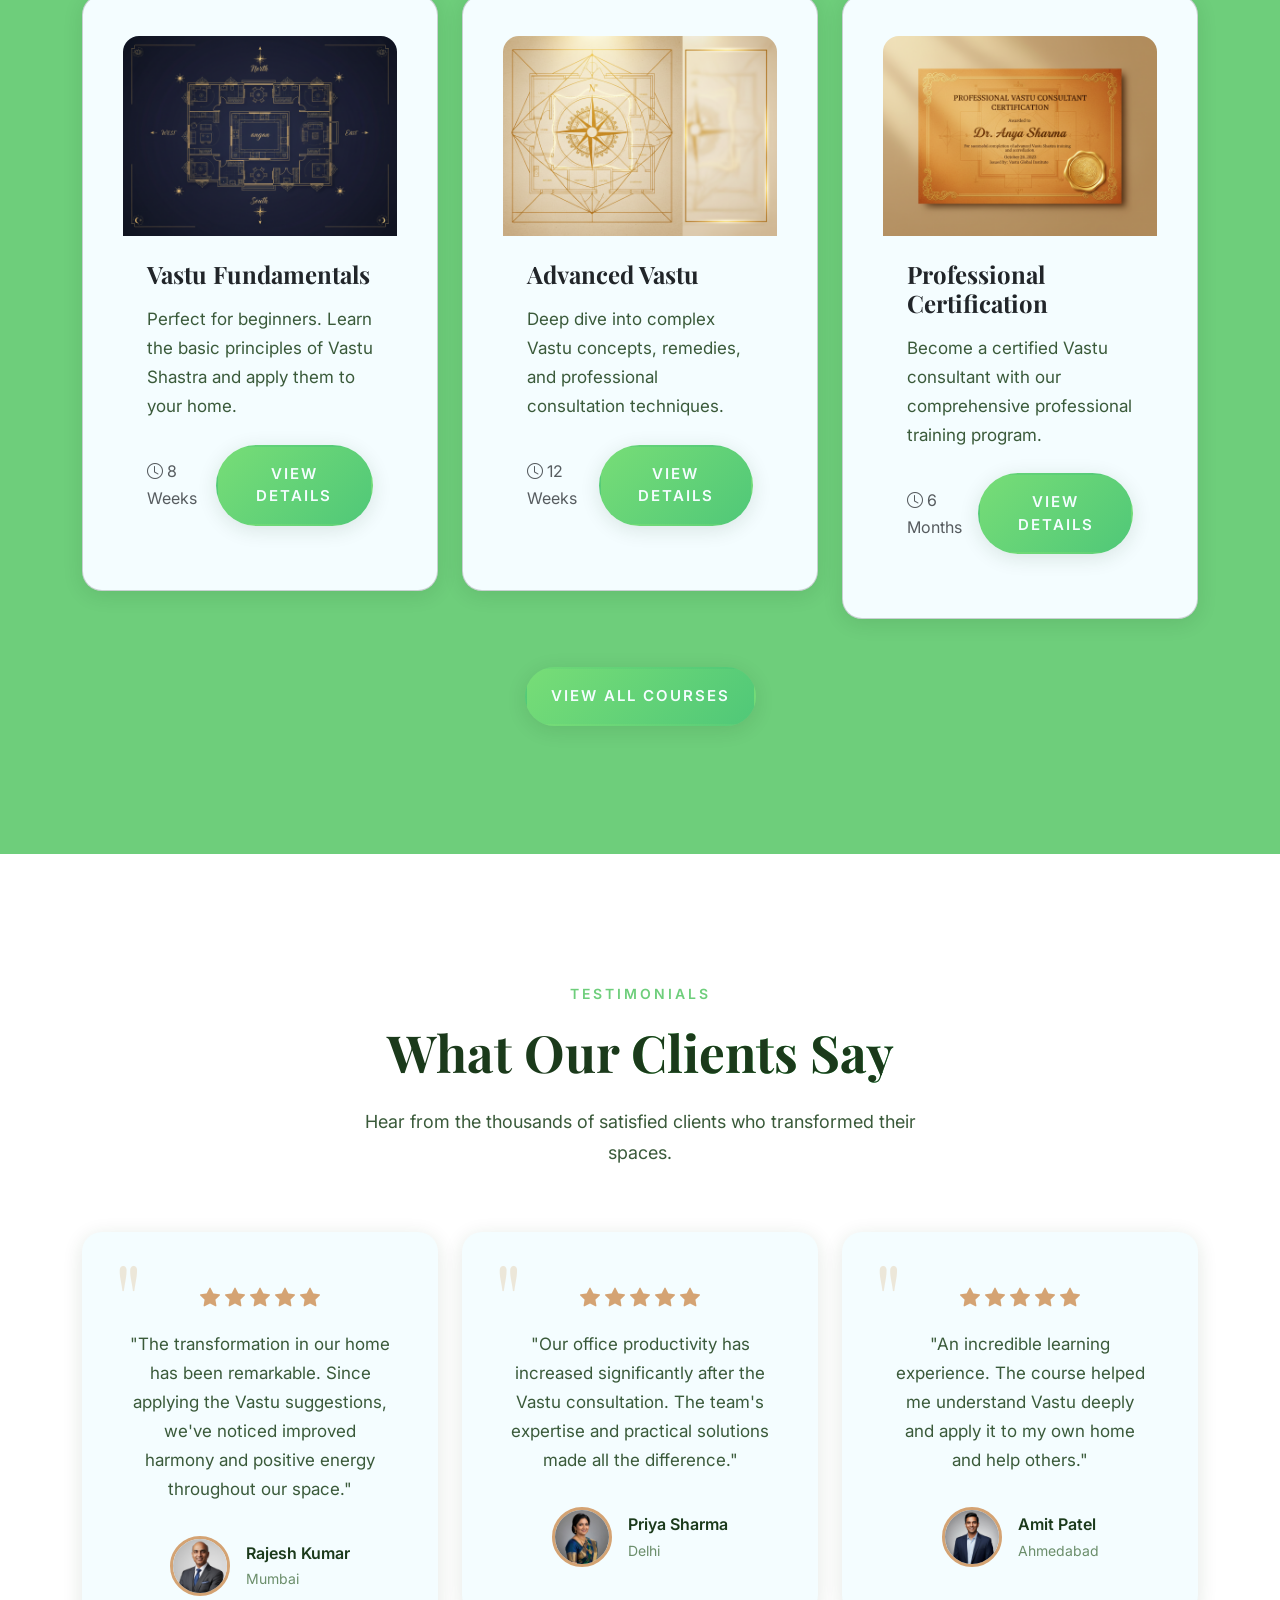
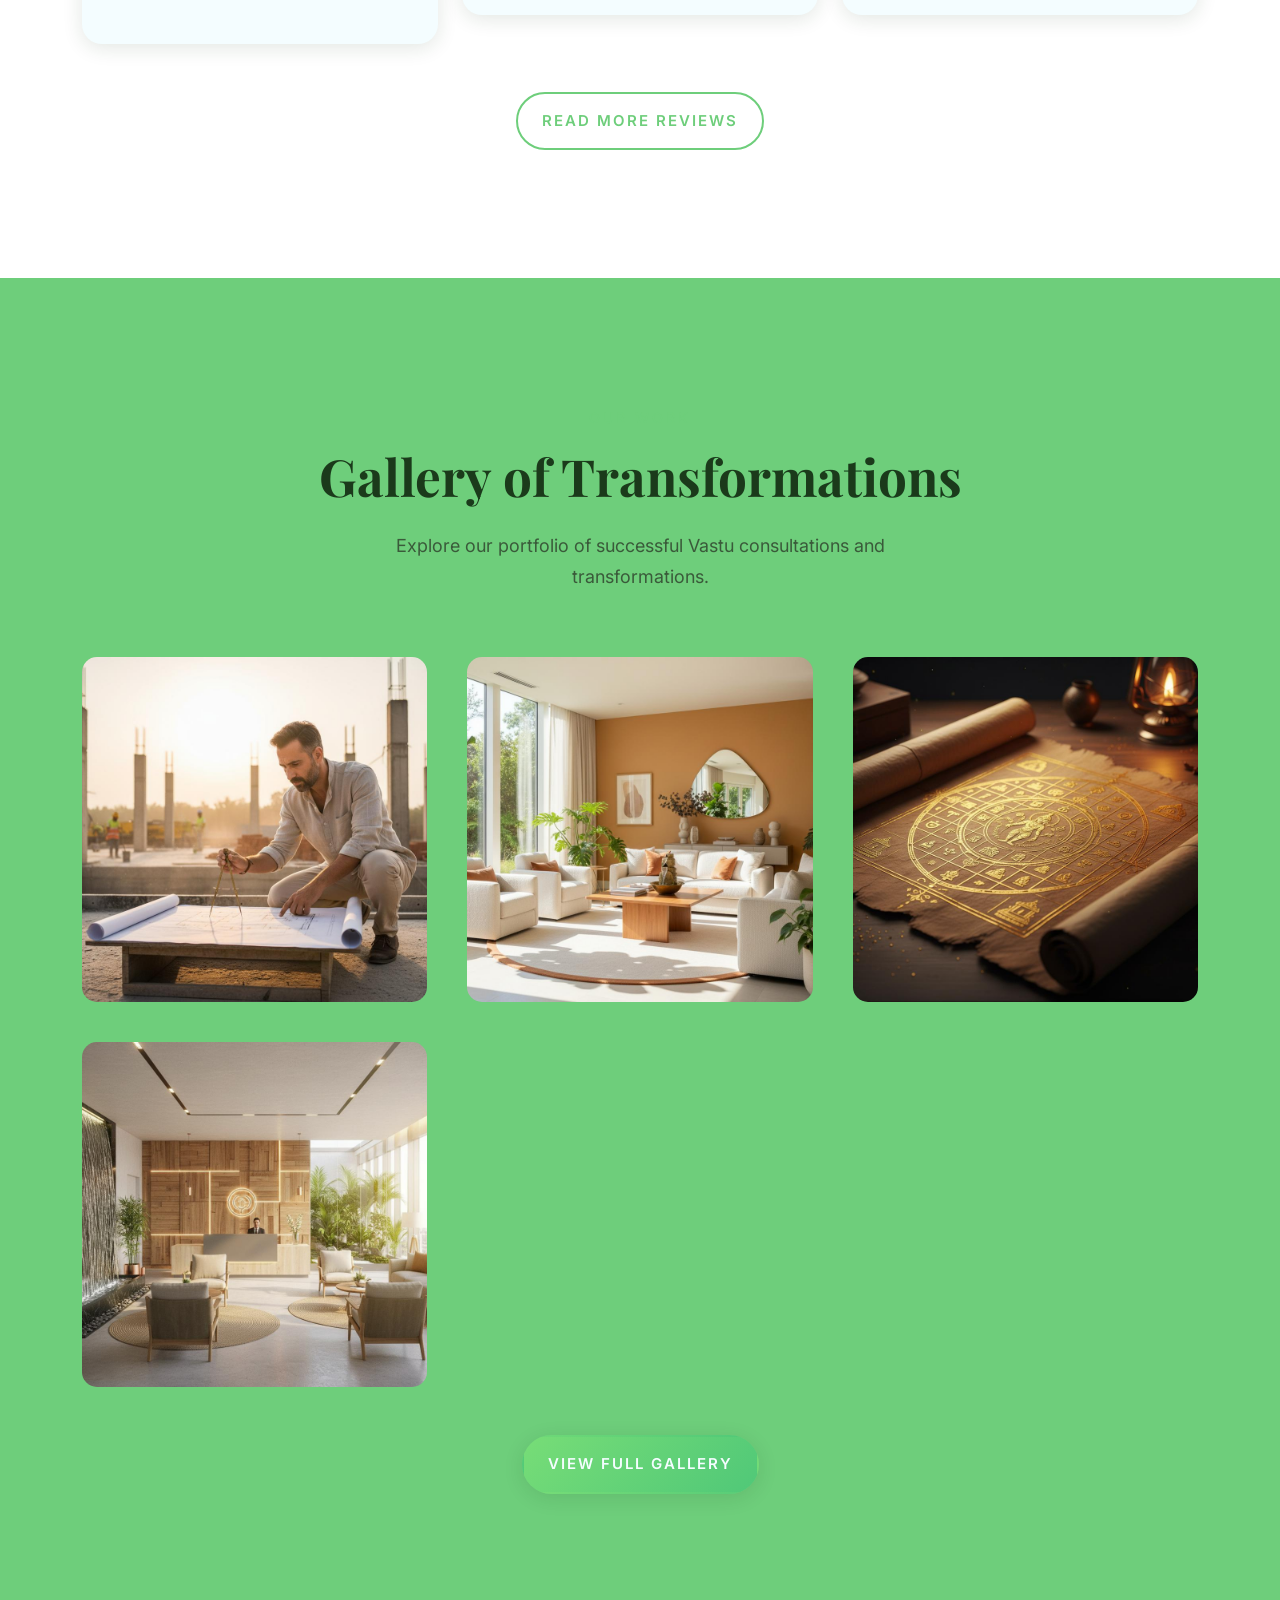
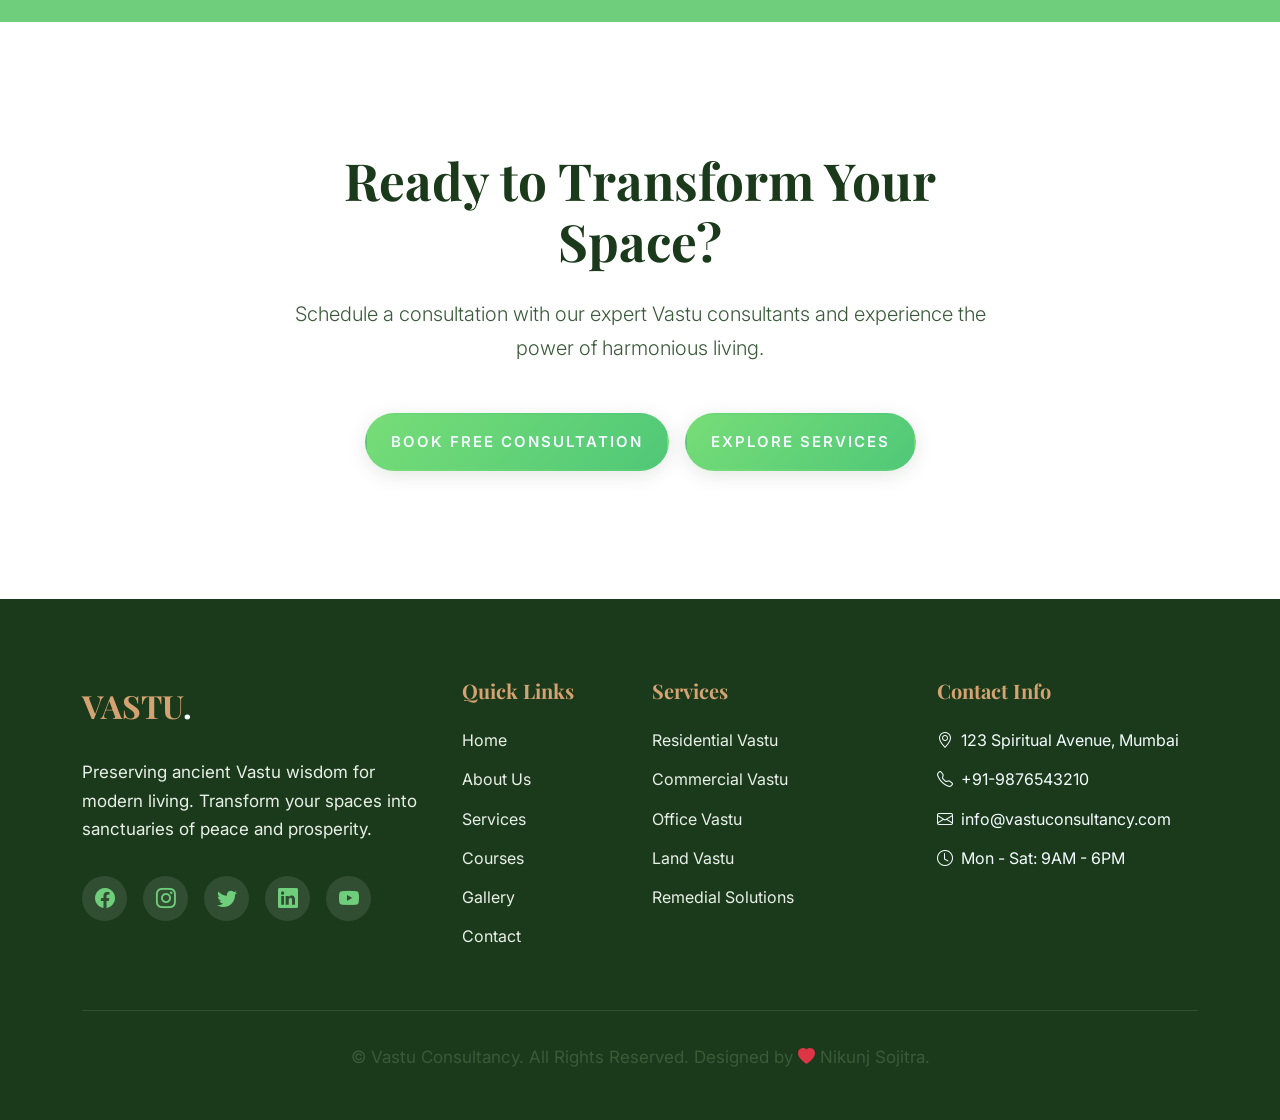
==== commit 1047c4d2: "final design" ====
--- a/index.html
+++ b/index.html
@@ -70,7 +70,7 @@
   <div class="container">
     
     <a class="navbar-brand" href="index.html">
-      VASTU<span>.</span>
+      DIVINE <span>VASTU</span>
     </a>
 
     <!-- Hamburger Button -->
@@ -134,7 +134,7 @@
               <div class="counter-label">Projects Completed</div>
             </div>
           </div>
-          <a href="about.html" class="btn btn-outline mt-5 magnetic">Learn More</a>
+          <a href="about.html" class="btn btn-primary mt-5 magnetic">Learn More</a>
         </div>
       </div>
     </div>
@@ -299,7 +299,7 @@
               <p class="card-text">Perfect for beginners. Learn the basic principles of Vastu Shastra and apply them to your home.</p>
               <div class="d-flex justify-content-between align-items-center">
                 <span class="text-muted"><i class="bi bi-clock"></i> 8 Weeks</span>
-                <a href="courses.html" class="btn btn-outline btn-sm">View Details</a>
+                <a href="courses.html" class="btn btn-primary btn-sm">View Details</a>
               </div>
             </div>
           </div>
@@ -312,7 +312,7 @@
               <p class="card-text">Deep dive into complex Vastu concepts, remedies, and professional consultation techniques.</p>
               <div class="d-flex justify-content-between align-items-center">
                 <span class="text-muted"><i class="bi bi-clock"></i> 12 Weeks</span>
-                <a href="courses.html" class="btn btn-outline btn-sm">View Details</a>
+                <a href="courses.html" class="btn btn-primary btn-sm">View Details</a>
               </div>
             </div>
           </div>
@@ -325,7 +325,7 @@
               <p class="card-text">Become a certified Vastu consultant with our comprehensive professional training program.</p>
               <div class="d-flex justify-content-between align-items-center">
                 <span class="text-muted"><i class="bi bi-clock"></i> 6 Months</span>
-                <a href="courses.html" class="btn btn-outline btn-sm">View Details</a>
+                <a href="courses.html" class="btn btn-primary btn-sm">View Details</a>
               </div>
             </div>
           </div>
@@ -459,7 +459,7 @@
   </section>
 
   <!-- CTA Section -->
-  <section class="section bg-gradient">
+  <section class="section bg-white text-center">
     <div class="container">
       <div class="row justify-content-center">
         <div class="col-lg-8 text-center">
@@ -467,7 +467,7 @@
           <p class="lead mb-5">Schedule a consultation with our expert Vastu consultants and experience the power of harmonious living.</p>
           <div class="d-flex justify-content-center gap-3 flex-wrap">
             <a href="contact.html" class="btn btn-primary btn-lg magnetic">Book Free Consultation</a>
-            <a href="services.html" class="btn btn-outline btn-lg magnetic">Explore Services</a>
+            <a href="services.html" class="btn btn-primary btn-lg magnetic">Explore Services</a>
           </div>
         </div>
       </div>
--- a/css/style.css
+++ b/css/style.css
@@ -5,36 +5,51 @@
 
 /* CSS Variables */
 :root {
-  --primary: #ff7a00;
-  --primary-dark: #e06700;
-  --primary-light: #ff9533;
-  --gold: #d4af37;
-  --gold-light: #f4e4a0;
-  --gold-dark: #b89628;
-  --cream: #fff8f0;
-  --cream-dark: #f5ebe0;
-  --dark: #3a2b1a;
-  --dark-light: #5a4a3a;
-  --white: #ffffff;
-  --text-primary: #3a2b1a;
-  --text-secondary: #5a4a3a;
-  --text-muted: #8a7a6a;
-  --shadow-sm: 0 2px 8px rgba(58, 43, 26, 0.08);
-  --shadow-md: 0 4px 20px rgba(58, 43, 26, 0.12);
-  --shadow-lg: 0 8px 40px rgba(58, 43, 26, 0.16);
-  --shadow-xl: 0 16px 80px rgba(58, 43, 26, 0.2);
-  --gradient-primary: linear-gradient(135deg, #ff7a00 0%, #d4af37 100%);
-  --gradient-gold: linear-gradient(135deg, #d4af37 0%, #f4e4a0 100%);
-  --gradient-cream: linear-gradient(135deg, #fff8f0 0%, #f5ebe0 100%);
+  /* Master Color Palette */
+  --primary: #f4fdff; /* Master Color: Pastel Green */
+  --primary-dark: #50c878; /* Emerald Green: For buttons/links (Better contrast) */
+  --primary-light: #b8f0b8; /* Light Green: For backgrounds */
+
+  /* Accent Colors (Gold/Earth for contrast) */
+  --gold: #d4a373; /* Earthy Gold: Complements Green beautifully */
+  --gold-light: #e6d2b5;
+  --gold-dark: #b08040;
+
+  /* Background Colors */
+  --cream: #6ece7b; /* Very light green tint background */
+  --cream-dark: #e8f0e8; /* Slightly darker background for sections */
+  --white: #f4fdff;
+
+  /* Text Colors (Deep Nature Tones) */
+  --dark: #1b3a1b; /* Deep Forest Green: Main Heading Color */
+  --dark-light: #2f4f2f; /* Medium Forest Green */
+  --text-primary: #1b3a1b; /* Primary Text */
+  --text-secondary: #3a5a3a; /* Secondary Text (Dark Olive) */
+  --text-muted: #6b8e6b; /* Muted Green/Grey for footers/small text */
+
+  /* Shadows (Green tinted for harmony) */
+  --shadow-sm: 0 2px 8px rgba(27, 58, 27, 0.08);
+  --shadow-md: 0 4px 20px rgba(27, 58, 27, 0.12);
+  --shadow-lg: 0 8px 40px rgba(27, 58, 27, 0.16);
+  --shadow-xl: 0 16px 80px rgba(27, 58, 27, 0.2);
+
+  /* Gradients */
+  --gradient-primary: linear-gradient(135deg, #77dd77 0%, #50c878 100%);
+  --gradient-gold: linear-gradient(135deg, #d4a373 0%, #e6d2b5 100%);
+  --gradient-cream: linear-gradient(135deg, #f5fbf5 0%, #e8f0e8 100%);
+
+  /* Transitions & Fonts */
   --transition-fast: 0.2s ease;
   --transition-normal: 0.3s ease;
   --transition-slow: 0.5s ease;
-  --font-heading: 'Playfair Display', 'Cinzel', serif;
-  --font-body: 'Inter', 'Poppins', sans-serif;
+  --font-heading: "Playfair Display", serif;
+  --font-body: "Inter", sans-serif;
 }
 
 /* Reset & Base */
-*, *::before, *::after {
+*,
+*::before,
+*::after {
   margin: 0;
   padding: 0;
   box-sizing: border-box;
@@ -56,17 +71,30 @@
 }
 
 /* Typography */
-h1, h2, h3, h4, h5, h6 {
+h1,
+h2,
+h3,
+h4,
+h5,
+h6 {
   font-family: var(--font-heading);
   font-weight: 700;
   line-height: 1.2;
   color: var(--dark);
 }
 
-h1 { font-size: clamp(2.5rem, 5vw, 4.5rem); }
-h2 { font-size: clamp(2rem, 4vw, 3.5rem); }
-h3 { font-size: clamp(1.5rem, 3vw, 2.5rem); }
-h4 { font-size: clamp(1.25rem, 2vw, 1.75rem); }
+h1 {
+  font-size: clamp(2.5rem, 5vw, 4.5rem);
+}
+h2 {
+  font-size: clamp(2rem, 4vw, 3.5rem);
+}
+h3 {
+  font-size: clamp(1.5rem, 3vw, 2.5rem);
+}
+h4 {
+  font-size: clamp(1.25rem, 2vw, 1.75rem);
+}
 
 p {
   font-size: 1.0625rem;
@@ -93,7 +121,9 @@
   border-radius: 50%;
   pointer-events: none;
   z-index: 9999;
-  transition: transform 0.15s ease, background 0.15s ease;
+  transition:
+    transform 0.15s ease,
+    background 0.15s ease;
   mix-blend-mode: multiply;
 }
 
@@ -143,7 +173,7 @@
 .loader-mandala {
   width: 120px;
   height: 120px;
-  border: 3px solid var(--gold);
+  border: 3px solid var(--white);
   border-radius: 50%;
   position: relative;
   animation: mandalaRotate 2s linear infinite;
@@ -151,7 +181,7 @@
 
 .loader-mandala::before,
 .loader-mandala::after {
-  content: '';
+  content: "";
   position: absolute;
   top: 50%;
   left: 50%;
@@ -173,13 +203,24 @@
 }
 
 @keyframes mandalaRotate {
-  0% { transform: rotate(0deg); }
-  100% { transform: rotate(360deg); }
+  0% {
+    transform: rotate(0deg);
+  }
+  100% {
+    transform: rotate(360deg);
+  }
 }
 
 @keyframes mandalaPulse {
-  0%, 100% { transform: translate(-50%, -50%) scale(1); opacity: 1; }
-  50% { transform: translate(-50%, -50%) scale(0.8); opacity: 0.7; }
+  0%,
+  100% {
+    transform: translate(-50%, -50%) scale(1);
+    opacity: 1;
+  }
+  50% {
+    transform: translate(-50%, -50%) scale(0.8);
+    opacity: 0.7;
+  }
 }
 
 .loader-text {
@@ -192,8 +233,13 @@
 }
 
 @keyframes fadeInOut {
-  0%, 100% { opacity: 0.3; }
-  50% { opacity: 1; }
+  0%,
+  100% {
+    opacity: 0.3;
+  }
+  50% {
+    opacity: 1;
+  }
 }
 
 /* Navigation */
@@ -208,7 +254,7 @@
 }
 
 .navbar.scrolled {
-  background: rgba(255, 248, 240, 0.95);
+  /* background: rgba(255, 248, 240, 0.95); */
   backdrop-filter: blur(20px);
   box-shadow: var(--shadow-md);
   padding: 0.5rem 0;
@@ -245,19 +291,19 @@
 }
 
 .nav-link::after {
-  content: '';
+  content: "";
   position: absolute;
   bottom: 0;
   left: 0;
   width: 0;
   height: 2px;
-  background: var(--gradient-primary);
+  background: var(--white);
   transition: width var(--transition-normal);
 }
 
 .nav-link:hover,
 .nav-link.active {
-  color: var(--primary);
+  color: var(--white);
 }
 
 .nav-link:hover::after,
@@ -273,7 +319,7 @@
   justify-content: center;
   position: relative;
   overflow: hidden;
-  background: linear-gradient(135deg, rgba(255, 248, 240, 0.95) 0%, rgba(255, 230, 200, 0.9) 100%);
+  /* background: linear-gradient(135deg, rgba(255, 248, 240, 0.95) 0%, rgba(255, 230, 200, 0.9) 100%); */
 }
 
 .hero-bg {
@@ -324,7 +370,7 @@
   display: inline-flex;
   align-items: center;
   justify-content: center;
-  padding: 1rem 2.5rem;
+  padding: 1rem 1.5rem;
   font-size: 0.9375rem;
   font-weight: 600;
   text-transform: uppercase;
@@ -347,18 +393,25 @@
   transform: translateY(-3px);
   box-shadow: var(--shadow-xl);
   color: var(--white);
-}
-
-.btn-outline {
+  border: none;
+}
+
+.hero-buttons .btn-outline {
   background: transparent;
   border-color: var(--primary);
   color: var(--primary);
 }
+.btn-outline {
+  background: transparent;
+  border-color: var(--cream);
+  color: var(--cream);
+}
 
 .btn-outline:hover {
   background: var(--primary);
-  color: var(--white);
+  color: var(--cream);
   transform: translateY(-3px);
+  border-color: var(--cream);
 }
 
 .btn-gold {
@@ -371,6 +424,9 @@
   box-shadow: var(--shadow-lg);
   color: var(--dark);
 }
+.text-primary {
+  color: var(--cream) !important;
+}
 
 /* Section Styles */
 .section {
@@ -387,7 +443,7 @@
   font-size: 0.875rem;
   text-transform: uppercase;
   letter-spacing: 3px;
-  color: var(--primary);
+  color: var(--cream);
   margin-bottom: 1rem;
   font-weight: 600;
 }
@@ -415,7 +471,7 @@
 }
 
 .card::before {
-  content: '';
+  content: "";
   position: absolute;
   top: 0;
   left: 0;
@@ -474,7 +530,7 @@
 }
 
 .timeline::before {
-  content: '';
+  content: "";
   position: absolute;
   left: 50%;
   transform: translateX(-50%);
@@ -541,7 +597,7 @@
   font-family: var(--font-heading);
   font-size: 3.5rem;
   font-weight: 700;
-  color: var(--primary);
+  color: var(--cream);
   line-height: 1;
   margin-bottom: 0.5rem;
 }
@@ -696,7 +752,7 @@
 /* Footer */
 .footer {
   background: var(--dark);
-  color: var(--cream);
+  color: var(--white);
   padding: 5rem 0 2rem;
 }
 
@@ -803,8 +859,13 @@
 }
 
 @keyframes bounce {
-  0%, 100% { transform: translateX(-50%) translateY(0); }
-  50% { transform: translateX(-50%) translateY(10px); }
+  0%,
+  100% {
+    transform: translateX(-50%) translateY(0);
+  }
+  50% {
+    transform: translateX(-50%) translateY(10px);
+  }
 }
 
 /* Animations */
@@ -827,18 +888,18 @@
   .navbar-nav {
     display: none;
   }
-  
+
   .timeline::before {
     left: 20px;
   }
-  
+
   .timeline-item {
     width: 100%;
     padding-left: 50px !important;
     padding-right: 0 !important;
     text-align: left !important;
   }
-  
+
   .timeline-dot {
     left: 10px !important;
     right: auto !important;
@@ -849,31 +910,31 @@
   .section {
     padding: 4rem 0;
   }
-  
+
   .card {
     padding: 1.5rem;
   }
-  
+
   .testimonial-card {
     padding: 2rem;
   }
-  
+
   .contact-form {
     padding: 2rem;
   }
-  .timeline-item:nth-child(even){
+  .timeline-item:nth-child(even) {
     left: 0;
     padding-left: 50px !important;
     padding-right: 0 !important;
     text-align: left !important;
   }
-  .counter-box{
+  .counter-box {
     padding: 1rem;
   }
-  .magnetic{
+  .magnetic {
     margin-bottom: 10px;
   }
-  .section{
+  .section {
     overflow: hidden;
   }
 }
@@ -930,7 +991,7 @@
 .gradient-text {
   background: var(--gradient-primary);
   -webkit-background-clip: text;
-  -webkit-text-fill-color: transparent;
+  -webkit-text-fill-color: fff;
   background-clip: text;
 }
 
@@ -972,7 +1033,7 @@
 }
 
 .ripple::after {
-  content: '';
+  content: "";
   position: absolute;
   top: 50%;
   left: 50%;
@@ -981,7 +1042,9 @@
   background: rgba(255, 255, 255, 0.5);
   border-radius: 50%;
   transform: translate(-50%, -50%);
-  transition: width 0.6s, height 0.6s;
+  transition:
+    width 0.6s,
+    height 0.6s;
 }
 
 .ripple:active::after {
@@ -997,7 +1060,6 @@
 
 /* Mobile Style */
 @media (max-width: 768px) {
-
   .hamburger {
     display: block;
   }
@@ -1018,5 +1080,11 @@
   .navbar-nav.active {
     display: flex;
   }
-
+}
+
+.accordion-button:not(.collapsed), .accordion-button {
+  background-color: var(--primary);
+  color: var(--cream);
+  box-shadow: var(--shadow-sm);
+  font-family: var(--font-body);
 }
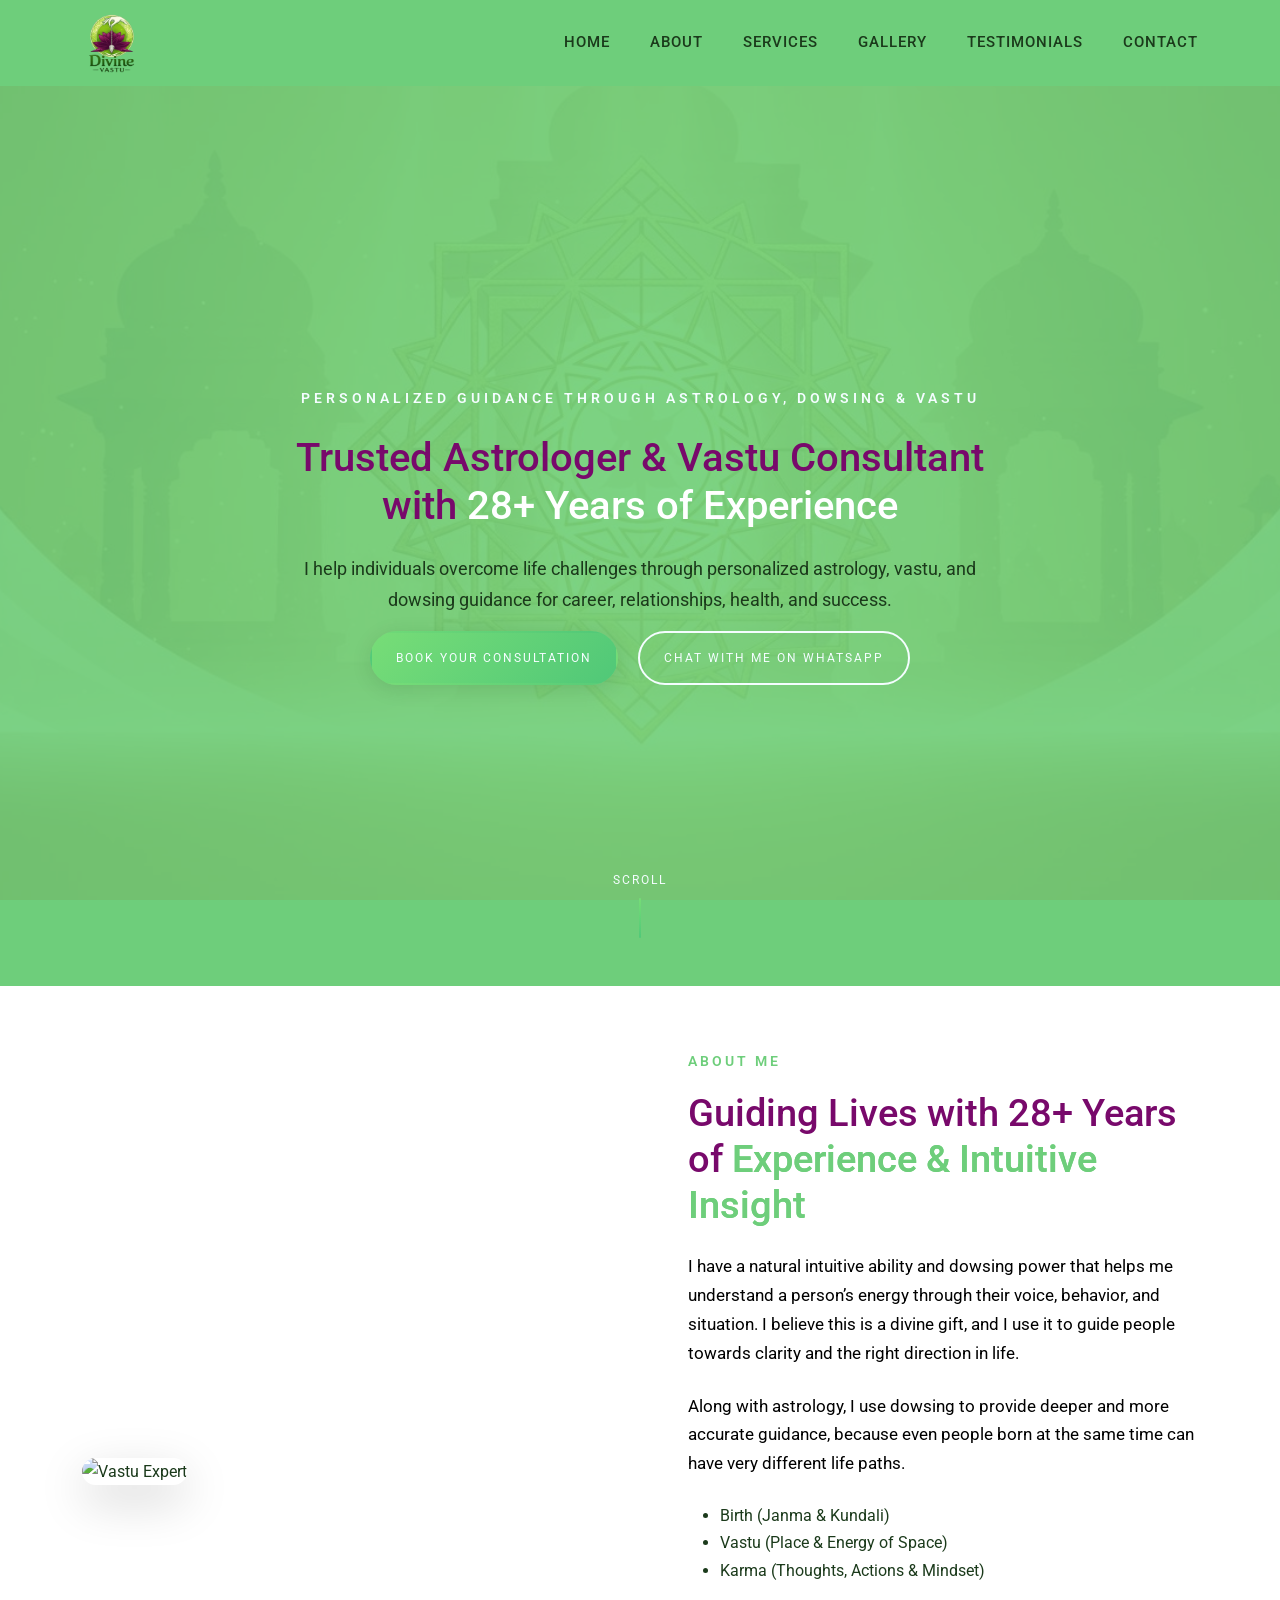
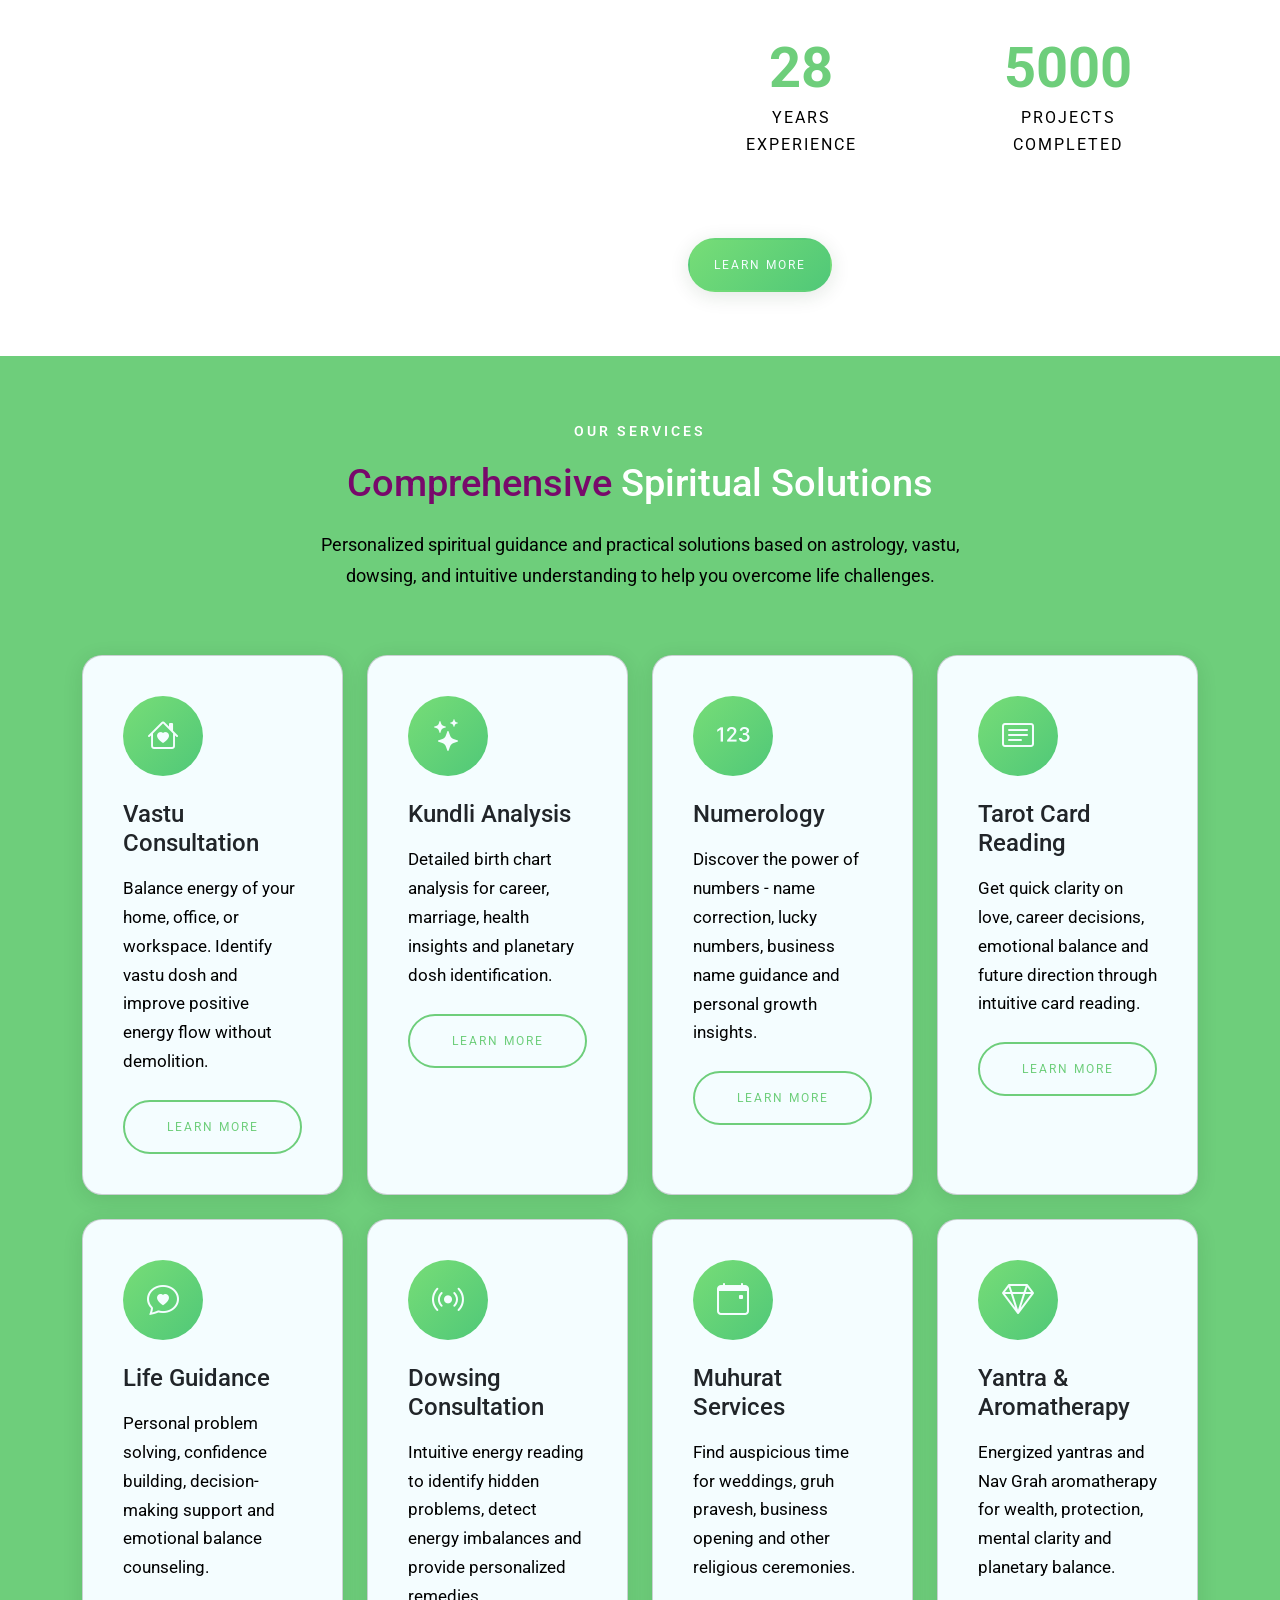
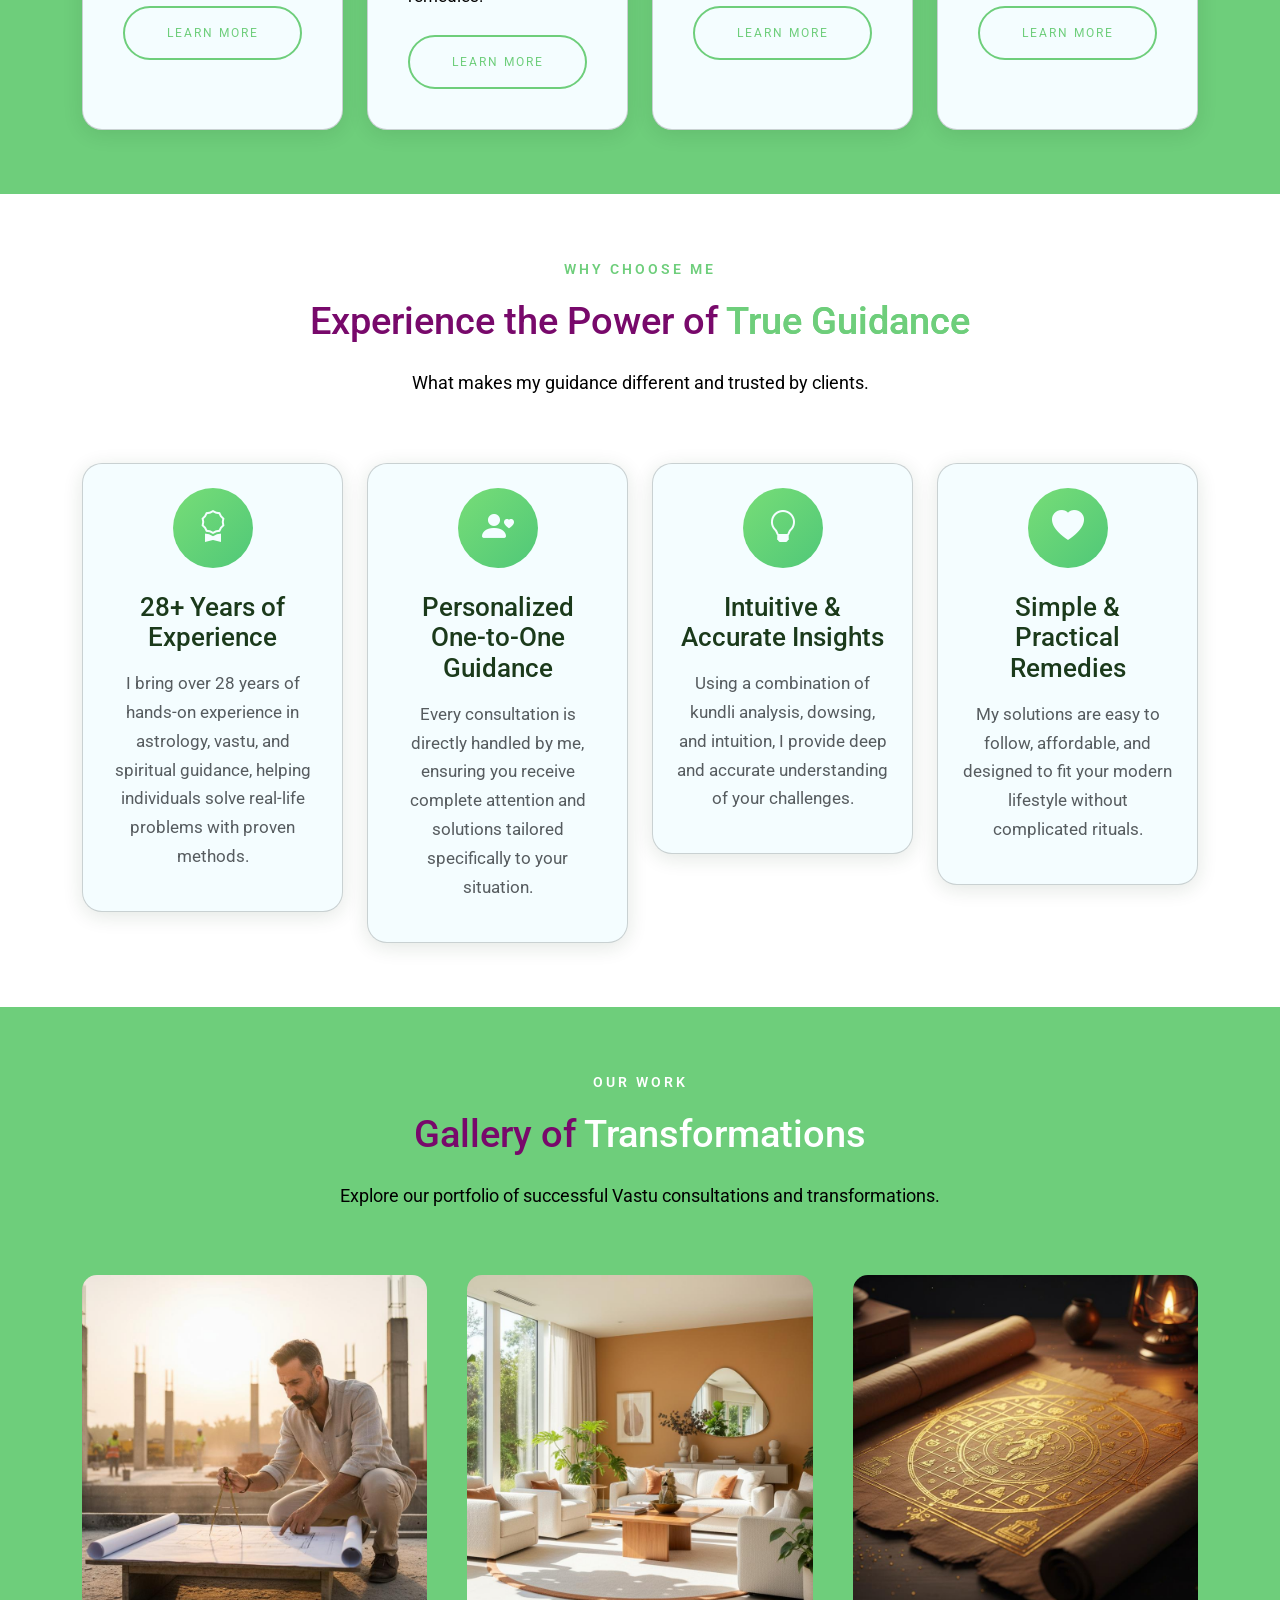
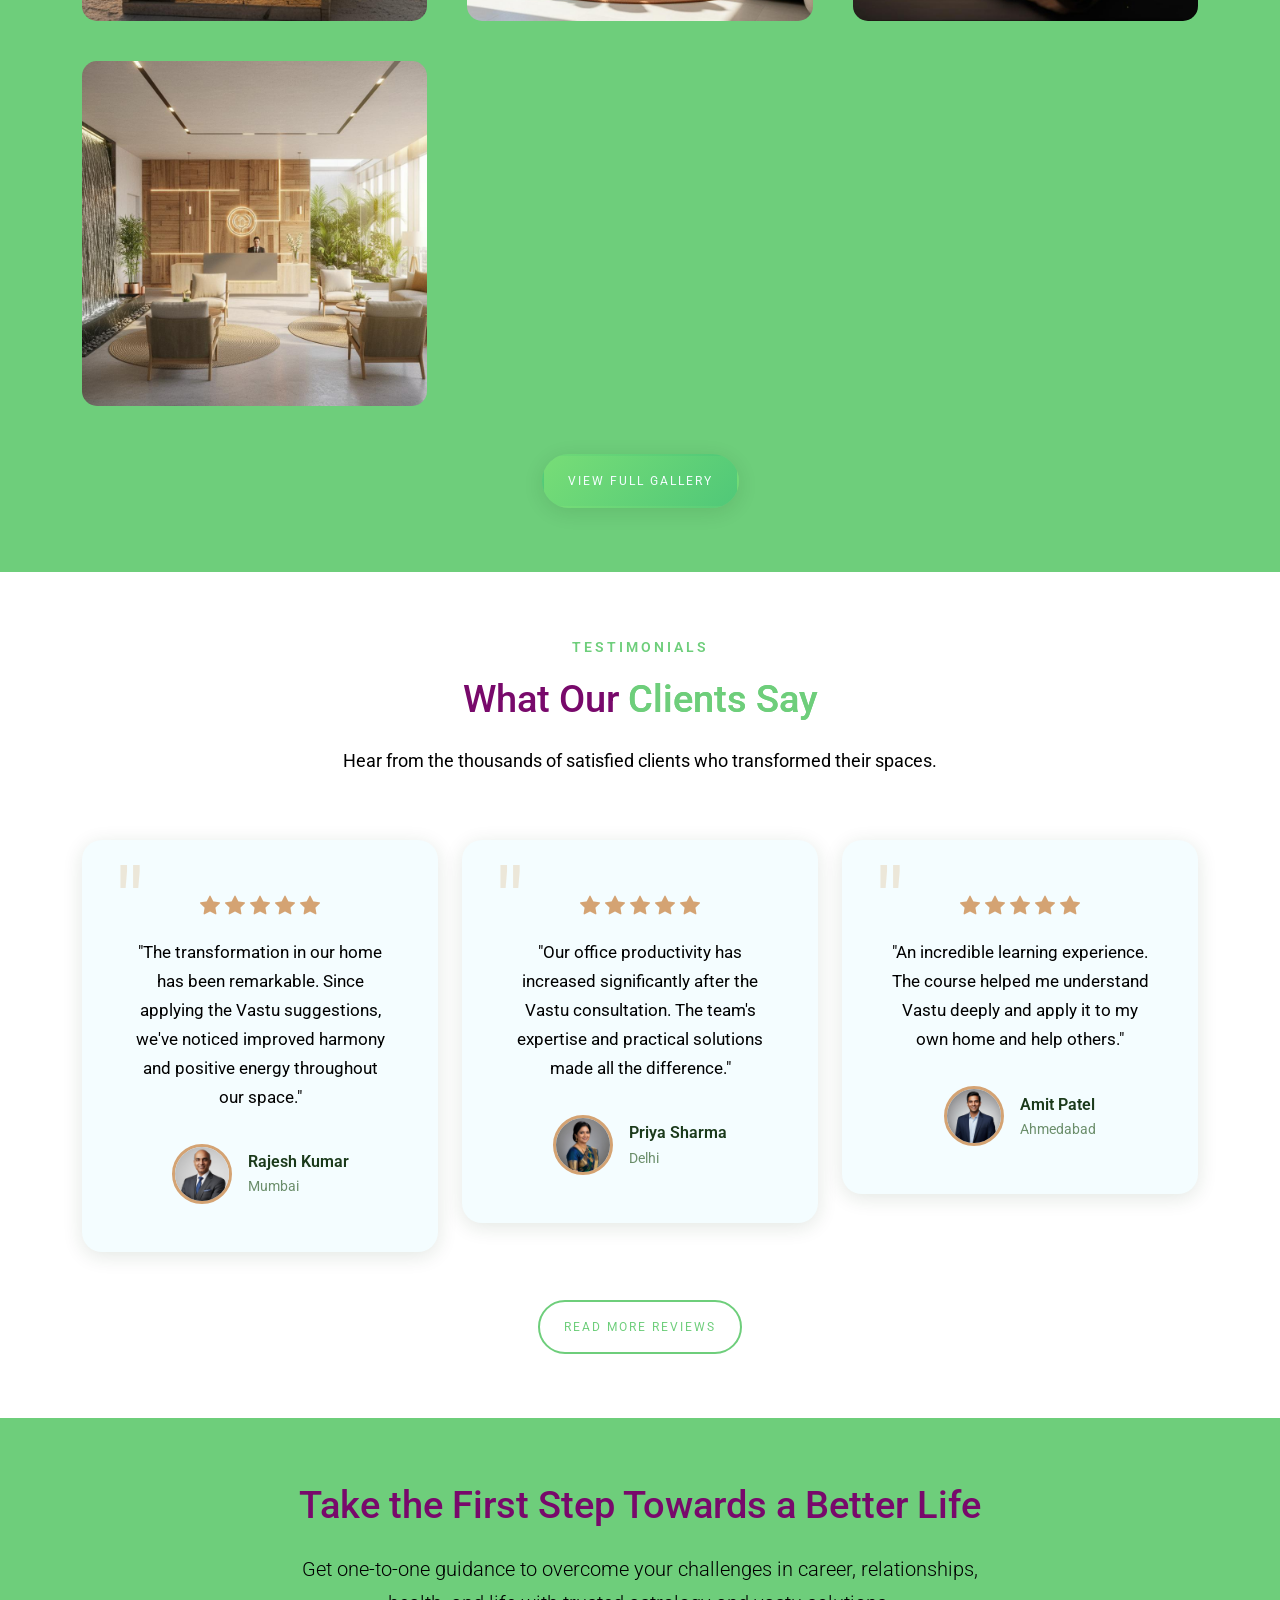
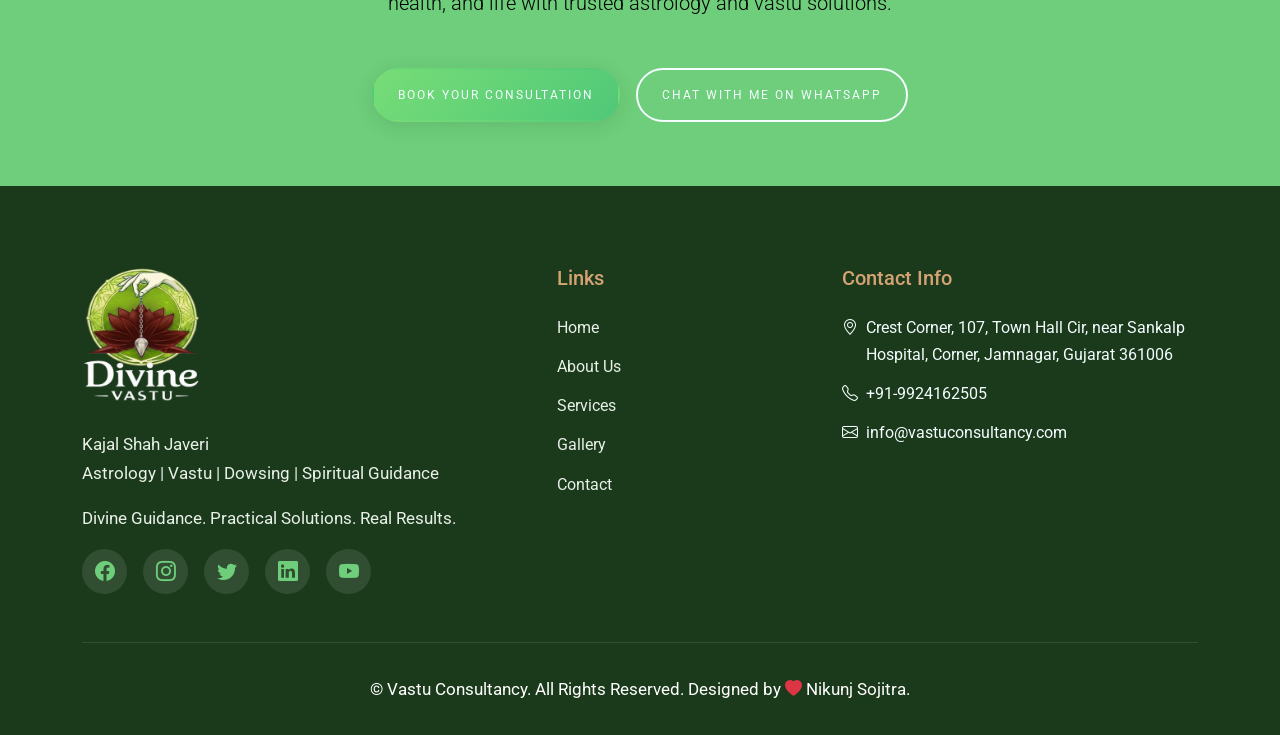
==== commit 8f2a4a55: "changes" ====
--- a/index.html
+++ b/index.html
@@ -12,12 +12,11 @@
   <meta property="og:description" content="Transform your space with ancient Vastu wisdom. Expert consulting for homes, offices, and commercial spaces.">
   <meta property="og:type" content="website">
   <meta property="og:url" content="https://vastuconsultancy.com">
-  
+  <link rel="icon" type="image/x-icon" href="./assets/images/favicon.ico">
   <!-- Fonts -->
   <link rel="preconnect" href="https://fonts.googleapis.com">
   <link rel="preconnect" href="https://fonts.gstatic.com" crossorigin>
-  <link href="https://fonts.googleapis.com/css2?family=Playfair+Display:wght@400;500;600;700;800&family=Inter:wght@300;400;500;600;700&display=swap" rel="stylesheet">
-  
+<link href="https://fonts.googleapis.com/css2?family=Roboto:ital,wght@0,100..900;1,100..900&display=swap" rel="stylesheet">  
   <!-- Bootstrap 5.3 -->
   <link href="https://cdn.jsdelivr.net/npm/bootstrap@5.3.2/dist/css/bootstrap.min.css" rel="stylesheet">
   
@@ -36,7 +35,7 @@
     "description": "Premium Vastu Shastra consulting services for homes, offices, and commercial spaces.",
     "url": "https://vastuconsultancy.com",
     "logo": "https://vastuconsultancy.com/logo.png",
-    "telephone": "+91-9876543210",
+    "telephone": "+91-9924162505",
     "email": "info@vastuconsultancy.com",
     "address": {
       "@type": "PostalAddress",
@@ -61,8 +60,7 @@
 <body>
   <!-- Page Loader -->
   <div class="page-loader">
-    <div class="loader-mandala"></div>
-    <div class="loader-text">VASTU</div>
+    <img src="./assets/images/logo.png" alt="logo" width="120px" height="150px">
   </div>
 
   <!-- Navigation -->
@@ -70,7 +68,7 @@
   <div class="container">
     
     <a class="navbar-brand" href="index.html">
-      DIVINE <span>VASTU</span>
+      <img src="./assets/images/logo.png" alt="logo" class="logo">
     </a>
 
     <!-- Hamburger Button -->
@@ -82,7 +80,7 @@
       <li><a class="nav-link active" href="index.html">Home</a></li>
       <li><a class="nav-link" href="about.html">About</a></li>
       <li><a class="nav-link" href="services.html">Services</a></li>
-      <li><a class="nav-link" href="courses.html">Courses</a></li>
+      
       <li><a class="nav-link" href="gallery.html">Gallery</a></li>
       <li><a class="nav-link" href="testimonials.html">Testimonials</a></li>
       <li><a class="nav-link" href="contact.html">Contact</a></li>
@@ -96,12 +94,12 @@
   <section class="hero">
     <div class="hero-bg" style="background-image: url('assets/images/hero-bg.jpg');"></div>
     <div class="hero-content">
-      <p class="hero-subtitle">Ancient Wisdom · Modern Living</p>
-      <h1 class="hero-title">Harmonize Your Space with <span class="gradient-text">Vastu Shastra</span></h1>
-      <p class="hero-description">Transform your home and workplace into spaces of prosperity, peace, and positive energy with expert Vastu consultation from certified masters.</p>
+      <p class="hero-subtitle">Personalized Guidance Through Astrology, Dowsing & Vastu</p>
+      <h1 class="hero-title">Trusted Astrologer & Vastu Consultant <br> with <span class="gradient-text">28+ Years of Experience</span></h1>
+      <p class="hero-description">I help individuals overcome life challenges through personalized astrology, vastu, and dowsing guidance for career, relationships, health, and success.</p>
       <div class="hero-buttons">
-        <a href="contact.html" class="btn btn-primary magnetic">Book Consultation</a>
-        <a href="services.html" class="btn btn-outline magnetic ms-3">Explore Services</a>
+        <a href="contact.html" class="btn btn-primary magnetic">Book Your Consultation</a>
+        <a href="https://wa.me/919924162505" class="btn btn-outline magnetic ms-3" target="_blank">Chat with Me on WhatsApp</a>
       </div>
     </div>
     <div class="scroll-indicator">
@@ -116,17 +114,22 @@
       <div class="row align-items-center">
         <div class="col-lg-6 mb-5 mb-lg-0">
           <div class="image-reveal">
-            <img src="assets/images/about-vastu.jpg" alt="Vastu Expert" class="img-fluid rounded-4 shadow-lg" style="width: 100%;">
+            <img src="assets/images/home-owner.png" alt="Vastu Expert" class="img-fluid rounded-4 shadow-lg" style="width: 100%;">
           </div>
         </div>
         <div class="col-lg-6 ps-lg-5">
-          <p class="section-subtitle">About Us</p>
-          <h2 class="section-title mb-4">Preserving 5,000 Years of <span class="gradient-text">Vastu Tradition</span></h2>
-          <p class="mb-4">With over three decades of experience, our team of certified Vastu experts brings ancient wisdom to modern living spaces. We combine traditional Vastu Shastra principles with contemporary architecture to create harmonious environments.</p>
-          <p class="mb-4">Our holistic approach considers energy flow, directional alignments, and elemental balance to transform your spaces into sanctuaries of prosperity and peace.</p>
+          <p class="section-subtitle">About Me</p>
+          <h2 class="section-title mb-4">Guiding Lives with 28+ Years of  <span class="gradient-text">Experience & Intuitive Insight</span></h2>
+          <p class="mb-4">I have a natural intuitive ability and dowsing power that helps me understand a person’s energy through their voice, behavior, and situation. I believe this is a divine gift, and I use it to guide people towards clarity and the right direction in life.</p>
+          <p class="mb-4">Along with astrology, I use dowsing to provide deeper and more accurate guidance, because even people born at the same time can have very different life paths.</p>
+          <ul>
+            <li>Birth (Janma & Kundali)</li>
+            <li>Vastu (Place & Energy of Space)</li>
+            <li>Karma (Thoughts, Actions & Mindset)</li>
+          </ul>
           <div class="d-flex gap-4 mt-4">
             <div class="counter-box">
-              <div class="counter-number" data-target="30">0</div>
+              <div class="counter-number" data-target="28">0</div>
               <div class="counter-label">Years Experience</div>
             </div>
             <div class="counter-box">
@@ -144,129 +147,138 @@
   <section class="section bg-cream" id="services">
     <div class="container">
       <div class="section-header">
-        <p class="section-subtitle">Our Services</p>
-        <h2 class="section-title">Comprehensive <span class="gradient-text">Vastu Solutions</span></h2>
-        <p class="section-description">From residential to commercial spaces, we offer tailored Vastu consultations for every need.</p>
+        <p class="section-subtitle" style="color: #fff;" >Our Services</p>
+        <h2 class="section-title">Comprehensive <span class="gradient-text">Spiritual Solutions</span></h2>
+        <p class="section-description">Personalized spiritual guidance and practical solutions based on astrology, vastu, dowsing, and intuitive understanding to help you overcome life challenges.</p>
       </div>
       <div class="row g-4 services-grid">
-        <div class="col-md-6 col-lg-3">
-          <div class="card h-100">
-            <div class="card-icon">
-              <i class="bi bi-house-door"></i>
-            </div>
-            <h3 class="card-title">Residential Vastu</h3>
-            <p class="card-text">Transform your home into a haven of peace, health, and prosperity with expert residential Vastu guidance.</p>
-            <a href="services.html" class="btn btn-outline btn-sm">Learn More</a>
-          </div>
-        </div>
-        <div class="col-md-6 col-lg-3">
-          <div class="card h-100">
-            <div class="card-icon">
-              <i class="bi bi-building"></i>
-            </div>
-            <h3 class="card-title">Commercial Vastu</h3>
-            <p class="card-text">Boost business growth and employee productivity with strategic commercial space Vastu optimization.</p>
-            <a href="services.html" class="btn btn-outline btn-sm">Learn More</a>
-          </div>
-        </div>
-        <div class="col-md-6 col-lg-3">
-          <div class="card h-100">
-            <div class="card-icon">
-              <i class="bi bi-briefcase"></i>
-            </div>
-            <h3 class="card-title">Office Vastu</h3>
-            <p class="card-text">Create a harmonious workspace that attracts success, wealth, and positive energy for your team.</p>
-            <a href="services.html" class="btn btn-outline btn-sm">Learn More</a>
-          </div>
-        </div>
-        <div class="col-md-6 col-lg-3">
-          <div class="card h-100">
-            <div class="card-icon">
-              <i class="bi bi-tree"></i>
-            </div>
-            <h3 class="card-title">Land Vastu</h3>
-            <p class="card-text">Evaluate plot energy before purchase and ensure optimal land selection for your future construction.</p>
-            <a href="services.html" class="btn btn-outline btn-sm">Learn More</a>
-          </div>
-        </div>
-        <div class="col-md-6 col-lg-3">
-          <div class="card h-100">
-            <div class="card-icon">
-              <i class="bi bi-hospital"></i>
-            </div>
-            <h3 class="card-title">Healthcare Vastu</h3>
-            <p class="card-text">Design healing environments in hospitals and clinics that promote faster recovery and wellness.</p>
-            <a href="services.html" class="btn btn-outline btn-sm">Learn More</a>
-          </div>
-        </div>
-        <div class="col-md-6 col-lg-3">
-          <div class="card h-100">
-            <div class="card-icon">
-              <i class="bi bi-mortarboard"></i>
-            </div>
-            <h3 class="card-title">Educational Vastu</h3>
-            <p class="card-text">Enhance learning environments in schools and coaching centers for better student performance.</p>
-            <a href="services.html" class="btn btn-outline btn-sm">Learn More</a>
-          </div>
-        </div>
-        <div class="col-md-6 col-lg-3">
-          <div class="card h-100">
-            <div class="card-icon">
-              <i class="bi bi-shop"></i>
-            </div>
-            <h3 class="card-title">Retail Vastu</h3>
-            <p class="card-text">Maximize sales and customer flow with strategic retail space Vastu planning and design.</p>
-            <a href="services.html" class="btn btn-outline btn-sm">Learn More</a>
-          </div>
-        </div>
+        
+        <div class="col-md-6 col-lg-3">
+          <div class="card h-100">
+            <div class="card-icon">
+              <i class="bi bi-house-heart"></i>
+            </div>
+            <h3 class="card-title">Vastu Consultation</h3>
+            <p class="card-text">Balance energy of your home, office, or workspace. Identify vastu dosh and improve positive energy flow without demolition.</p>
+            <a href="services.html" class="btn btn-outline btn-sm">Learn More</a>
+          </div>
+        </div>
+
+        <div class="col-md-6 col-lg-3">
+          <div class="card h-100">
+            <div class="card-icon">
+              <i class="bi bi-stars"></i>
+            </div>
+            <h3 class="card-title">Kundli Analysis</h3>
+            <p class="card-text">Detailed birth chart analysis for career, marriage, health insights and planetary dosh identification.</p>
+            <a href="services.html" class="btn btn-outline btn-sm">Learn More</a>
+          </div>
+        </div>
+
+        <div class="col-md-6 col-lg-3">
+          <div class="card h-100">
+            <div class="card-icon">
+              <i class="bi bi-123"></i>
+            </div>
+            <h3 class="card-title">Numerology</h3>
+            <p class="card-text">Discover the power of numbers - name correction, lucky numbers, business name guidance and personal growth insights.</p>
+            <a href="services.html" class="btn btn-outline btn-sm">Learn More</a>
+          </div>
+        </div>
+
+        <div class="col-md-6 col-lg-3">
+          <div class="card h-100">
+            <div class="card-icon">
+              <i class="bi bi-card-text"></i>
+            </div>
+            <h3 class="card-title">Tarot Card Reading</h3>
+            <p class="card-text">Get quick clarity on love, career decisions, emotional balance and future direction through intuitive card reading.</p>
+            <a href="services.html" class="btn btn-outline btn-sm">Learn More</a>
+          </div>
+        </div>
+
+        <div class="col-md-6 col-lg-3">
+          <div class="card h-100">
+            <div class="card-icon">
+              <i class="bi bi-chat-heart"></i>
+            </div>
+            <h3 class="card-title">Life Guidance</h3>
+            <p class="card-text">Personal problem solving, confidence building, decision-making support and emotional balance counseling.</p>
+            <a href="services.html" class="btn btn-outline btn-sm">Learn More</a>
+          </div>
+        </div>
+
+        <div class="col-md-6 col-lg-3">
+          <div class="card h-100">
+            <div class="card-icon">
+              <i class="bi bi-broadcast"></i>
+            </div>
+            <h3 class="card-title">Dowsing Consultation</h3>
+            <p class="card-text">Intuitive energy reading to identify hidden problems, detect energy imbalances and provide personalized remedies.</p>
+            <a href="services.html" class="btn btn-outline btn-sm">Learn More</a>
+          </div>
+        </div>
+
+        <div class="col-md-6 col-lg-3">
+          <div class="card h-100">
+            <div class="card-icon">
+              <i class="bi bi-calendar-event"></i>
+            </div>
+            <h3 class="card-title">Muhurat Services</h3>
+            <p class="card-text">Find auspicious time for weddings, gruh pravesh, business opening and other religious ceremonies.</p>
+            <a href="services.html" class="btn btn-outline btn-sm">Learn More</a>
+          </div>
+        </div>
+
         <div class="col-md-6 col-lg-3">
           <div class="card h-100">
             <div class="card-icon">
               <i class="bi bi-gem"></i>
             </div>
-            <h3 class="card-title">Remedial Solutions</h3>
-            <p class="card-text">Effective Vastu remedies including yantras, crystals, and elemental corrections for existing spaces.</p>
-            <a href="services.html" class="btn btn-outline btn-sm">Learn More</a>
-          </div>
-        </div>
+            <h3 class="card-title">Yantra & Aromatherapy</h3>
+            <p class="card-text">Energized yantras and Nav Grah aromatherapy for wealth, protection, mental clarity and planetary balance.</p>
+            <a href="services.html" class="btn btn-outline btn-sm">Learn More</a>
+          </div>
+        </div>
+
       </div>
     </div>
   </section>
 
   <!-- Why Choose Us Section -->
-  <section class="section bg-white" id="why-choose-us">
+ <section class="section bg-white" id="why-choose-us">
     <div class="container">
       <div class="section-header">
-        <p class="section-subtitle">Why Choose Us</p>
-        <h2 class="section-title">Experience the <span class="gradient-text">Vastu Difference</span></h2>
-        <p class="section-description">What sets our Vastu consultancy apart from others.</p>
+        <p class="section-subtitle">Why Choose Me</p>
+        <h2 class="section-title">Experience the Power of <span class="gradient-text">True Guidance</span></h2>
+        <p class="section-description">What makes my guidance different and trusted by clients.</p>
       </div>
       <div class="row g-4">
         <div class="col-md-6 col-lg-3">
           <div class="card text-center p-4">
             <div class="card-icon mx-auto">
-              <i class="bi bi-certificate"></i>
-            </div>
-            <h4 class="mb-3">Certified Experts</h4>
-            <p class="text-muted">Our consultants are certified in traditional Vastu Shastra with decades of practical experience.</p>
+              <i class="bi bi-award"></i>
+            </div>
+            <h4 class="mb-3">28+ Years of Experience</h4>
+            <p class="text-muted">I bring over 28 years of hands-on experience in astrology, vastu, and spiritual guidance, helping individuals solve real-life problems with proven methods.</p>
           </div>
         </div>
         <div class="col-md-6 col-lg-3">
           <div class="card text-center p-4">
             <div class="card-icon mx-auto">
-              <i class="bi bi-person-check"></i>
-            </div>
-            <h4 class="mb-3">Personalized Approach</h4>
-            <p class="text-muted">Every consultation is tailored to your specific needs, space, and life goals.</p>
+              <i class="bi bi-person-heart"></i>
+            </div>
+            <h4 class="mb-3">Personalized One-to-One Guidance</h4>
+            <p class="text-muted">Every consultation is directly handled by me, ensuring you receive complete attention and solutions tailored specifically to your situation.</p>
           </div>
         </div>
         <div class="col-md-6 col-lg-3">
           <div class="card text-center p-4">
             <div class="card-icon mx-auto">
-              <i class="bi bi-shield-check"></i>
-            </div>
-            <h4 class="mb-3">Scientific Methods</h4>
-            <p class="text-muted">We use modern tools and technology alongside ancient wisdom for accurate analysis.</p>
+              <i class="bi bi-lightbulb"></i>
+            </div>
+            <h4 class="mb-3">Intuitive & Accurate Insights</h4>
+            <p class="text-muted">Using a combination of kundli analysis, dowsing, and intuition, I provide deep and accurate understanding of your challenges.</p>
           </div>
         </div>
         <div class="col-md-6 col-lg-3">
@@ -274,8 +286,8 @@
             <div class="card-icon mx-auto">
               <i class="bi bi-heart-fill"></i>
             </div>
-            <h4 class="mb-3">Holistic Solutions</h4>
-            <p class="text-muted">Our remedies are practical, affordable, and non-intrusive to your lifestyle.</p>
+            <h4 class="mb-3">Simple & Practical Remedies</h4>
+            <p class="text-muted">My solutions are easy to follow, affordable, and designed to fit your modern lifestyle without complicated rituals.</p>
           </div>
         </div>
       </div>
@@ -283,7 +295,7 @@
   </section>
 
   <!-- Courses Preview Section -->
-  <section class="section bg-cream" id="courses-preview">
+  <!-- <section class="section bg-cream" id="courses-preview">
     <div class="container">
       <div class="section-header">
         <p class="section-subtitle">Our Courses</p>
@@ -335,6 +347,54 @@
         <a href="courses.html" class="btn btn-primary magnetic">View All Courses</a>
       </div>
     </div>
+  </section> -->
+
+  <!-- Gallery Preview Section -->
+  <section class="section bg-cream" id="gallery-preview">
+    <div class="container">
+      <div class="section-header">
+        <p class="section-subtitle" style="color: #fff;">Our Work</p>
+        <h2 class="section-title">Gallery of <span class="gradient-text">Transformations</span></h2>
+        <p class="section-description">Explore our portfolio of successful Vastu consultations and transformations.</p>
+      </div>
+      <div class="row g-3 gallery-grid">
+        <div class="">
+          <div class="gallery-item">
+            <img src="assets/images/gallery-1.jpg" alt="Residential Project" loading="lazy">
+            <div class="gallery-overlay">
+              <h4 class="gallery-title">Residential Project</h4>
+            </div>
+          </div>
+        </div>
+        <div class="">
+          <div class="gallery-item">
+            <img src="assets/images/gallery-2.jpg" alt="Office Space" loading="lazy">
+            <div class="gallery-overlay">
+              <h4 class="gallery-title">Office Space</h4>
+            </div>
+          </div>
+        </div>
+        <div class="">
+          <div class="gallery-item">
+            <img src="assets/images/gallery-3.jpg" alt="Commercial Complex" loading="lazy">
+            <div class="gallery-overlay">
+              <h4 class="gallery-title">Commercial Complex</h4>
+            </div>
+          </div>
+        </div>
+        <div class="">
+          <div class="gallery-item">
+            <img src="assets/images/gallery-4.jpg" alt="Workshop Event" loading="lazy">
+            <div class="gallery-overlay">
+              <h4 class="gallery-title">Workshop Event</h4>
+            </div>
+          </div>
+        </div>
+      </div>
+      <div class="text-center mt-5">
+        <a href="gallery.html" class="btn btn-primary magnetic">View Full Gallery</a>
+      </div>
+    </div>
   </section>
 
   <!-- Testimonials Preview Section -->
@@ -410,64 +470,16 @@
     </div>
   </section>
 
-  <!-- Gallery Preview Section -->
-  <section class="section bg-cream" id="gallery-preview">
-    <div class="container">
-      <div class="section-header">
-        <p class="section-subtitle">Our Work</p>
-        <h2 class="section-title">Gallery of <span class="gradient-text">Transformations</span></h2>
-        <p class="section-description">Explore our portfolio of successful Vastu consultations and transformations.</p>
-      </div>
-      <div class="row g-3 gallery-grid">
-        <div class="">
-          <div class="gallery-item">
-            <img src="assets/images/gallery-1.jpg" alt="Residential Project" loading="lazy">
-            <div class="gallery-overlay">
-              <h4 class="gallery-title">Residential Project</h4>
-            </div>
-          </div>
-        </div>
-        <div class="">
-          <div class="gallery-item">
-            <img src="assets/images/gallery-2.jpg" alt="Office Space" loading="lazy">
-            <div class="gallery-overlay">
-              <h4 class="gallery-title">Office Space</h4>
-            </div>
-          </div>
-        </div>
-        <div class="">
-          <div class="gallery-item">
-            <img src="assets/images/gallery-3.jpg" alt="Commercial Complex" loading="lazy">
-            <div class="gallery-overlay">
-              <h4 class="gallery-title">Commercial Complex</h4>
-            </div>
-          </div>
-        </div>
-        <div class="">
-          <div class="gallery-item">
-            <img src="assets/images/gallery-4.jpg" alt="Workshop Event" loading="lazy">
-            <div class="gallery-overlay">
-              <h4 class="gallery-title">Workshop Event</h4>
-            </div>
-          </div>
-        </div>
-      </div>
-      <div class="text-center mt-5">
-        <a href="gallery.html" class="btn btn-primary magnetic">View Full Gallery</a>
-      </div>
-    </div>
-  </section>
-
   <!-- CTA Section -->
-  <section class="section bg-white text-center">
+  <section class="section cta-green bg-cream text-center">
     <div class="container">
       <div class="row justify-content-center">
         <div class="col-lg-8 text-center">
-          <h2 class="mb-4">Ready to Transform Your Space?</h2>
-          <p class="lead mb-5">Schedule a consultation with our expert Vastu consultants and experience the power of harmonious living.</p>
+          <h2 class="mb-4">Take the First Step Towards a Better Life</h2>
+          <p class="lead mb-5">Get one-to-one guidance to overcome your challenges in career, relationships, health, and life with trusted astrology and vastu solutions.</p>
           <div class="d-flex justify-content-center gap-3 flex-wrap">
-            <a href="contact.html" class="btn btn-primary btn-lg magnetic">Book Free Consultation</a>
-            <a href="services.html" class="btn btn-primary btn-lg magnetic">Explore Services</a>
+            <a href="contact.html" class="btn btn-primary btn-lg magnetic">Book Your Consultation</a>
+            <a href="https://wa.me/1234567890" class="btn btn-outline btn-lg magnetic">Chat with Me on WhatsApp</a>
           </div>
         </div>
       </div>
@@ -478,9 +490,12 @@
   <footer class="footer">
     <div class="container">
       <div class="row g-4">
-        <div class="col-lg-4">
-          <div class="footer-logo">VASTU<span>.</span></div>
-          <p class="footer-description">Preserving ancient Vastu wisdom for modern living. Transform your spaces into sanctuaries of peace and prosperity.</p>
+        
+        <div class="col-lg-5">
+          <img src="./assets/images/logo-white.png" alt="Logo" class="footer-logo">
+          <p class="footer-description">Kajal Shah Javeri <br>
+Astrology | Vastu | Dowsing | Spiritual Guidance</p>
+          <p class="footer-description">Divine Guidance. Practical Solutions. Real Results.</p>
           <div class="footer-social">
             <a href="#"><i class="bi bi-facebook"></i></a>
             <a href="#"><i class="bi bi-instagram"></i></a>
@@ -489,34 +504,22 @@
             <a href="#"><i class="bi bi-youtube"></i></a>
           </div>
         </div>
-        <div class="col-lg-2 col-md-4">
-          <h5 class="footer-title">Quick Links</h5>
+        <div class="col-lg-3 col-md-4">
+          <h5 class="footer-title">Links</h5>
           <ul class="footer-links">
             <li><a href="index.html">Home</a></li>
             <li><a href="about.html">About Us</a></li>
             <li><a href="services.html">Services</a></li>
-            <li><a href="courses.html">Courses</a></li>
             <li><a href="gallery.html">Gallery</a></li>
             <li><a href="contact.html">Contact</a></li>
           </ul>
         </div>
-        <div class="col-lg-3 col-md-4">
-          <h5 class="footer-title">Services</h5>
-          <ul class="footer-links">
-            <li><a href="services.html">Residential Vastu</a></li>
-            <li><a href="services.html">Commercial Vastu</a></li>
-            <li><a href="services.html">Office Vastu</a></li>
-            <li><a href="services.html">Land Vastu</a></li>
-            <li><a href="services.html">Remedial Solutions</a></li>
-          </ul>
-        </div>
-        <div class="col-lg-3 col-md-4">
+        <div class="col-lg-4 col-md-4">
           <h5 class="footer-title">Contact Info</h5>
           <ul class="footer-links">
-            <li><i class="bi bi-geo-alt me-2"></i>123 Spiritual Avenue, Mumbai</li>
-            <li><i class="bi bi-telephone me-2"></i>+91-9876543210</li>
+            <li><i class="bi bi-geo-alt me-2"></i> Crest Corner, 107, Town Hall Cir, near Sankalp Hospital, Corner, Jamnagar, Gujarat 361006</li>
+            <li><i class="bi bi-telephone me-2"></i>+91-9924162505</li>
             <li><i class="bi bi-envelope me-2"></i>info@vastuconsultancy.com</li>
-            <li><i class="bi bi-clock me-2"></i>Mon - Sat: 9AM - 6PM</li>
           </ul>
         </div>
       </div>
--- a/css/style.css
+++ b/css/style.css
@@ -24,7 +24,7 @@
   --dark: #1b3a1b; /* Deep Forest Green: Main Heading Color */
   --dark-light: #2f4f2f; /* Medium Forest Green */
   --text-primary: #1b3a1b; /* Primary Text */
-  --text-secondary: #3a5a3a; /* Secondary Text (Dark Olive) */
+  --text-secondary: #000; /* Secondary Text (Dark Olive) */
   --text-muted: #6b8e6b; /* Muted Green/Grey for footers/small text */
 
   /* Shadows (Green tinted for harmony) */
@@ -42,8 +42,8 @@
   --transition-fast: 0.2s ease;
   --transition-normal: 0.3s ease;
   --transition-slow: 0.5s ease;
-  --font-heading: "Playfair Display", serif;
-  --font-body: "Inter", sans-serif;
+  --font-heading: "Roboto", serif;
+  --font-body: "Roboto", sans-serif;
 }
 
 /* Reset & Base */
@@ -78,16 +78,19 @@
 h5,
 h6 {
   font-family: var(--font-heading);
-  font-weight: 700;
+  font-weight: 5  00;
   line-height: 1.2;
   color: var(--dark);
 }
 
+h2{
+  color: #78096b;
+}
 h1 {
-  font-size: clamp(2.5rem, 5vw, 4.5rem);
+  font-size: clamp(2.5rem, 3vw, 4.5rem);
 }
 h2 {
-  font-size: clamp(2rem, 4vw, 3.5rem);
+  font-size: clamp(2rem, 3vw, 3.5rem);
 }
 h3 {
   font-size: clamp(1.5rem, 3vw, 2.5rem);
@@ -103,13 +106,13 @@
 }
 
 a {
-  color: var(--primary);
+  color: var(--text-secondary);
   text-decoration: none;
   transition: var(--transition-normal);
 }
 
 a:hover {
-  color: var(--gold);
+  color: var(--text-secondary);
 }
 
 /* Custom Cursor */
@@ -311,6 +314,12 @@
   width: 100%;
 }
 
+.logo{
+  width: 60px;
+  height: 60px;
+  object-fit: scale-down;
+}
+
 /* Hero Section */
 .hero {
   min-height: 100vh;
@@ -332,6 +341,7 @@
   background-position: center;
   opacity: 0.1;
   z-index: 0;
+  background-attachment: fixed;
 }
 
 .hero-content {
@@ -343,7 +353,7 @@
 }
 
 .hero-subtitle {
-  font-size: 1.125rem;
+  font-size: 14px;
   text-transform: uppercase;
   letter-spacing: 4px;
   color: var(--primary);
@@ -353,13 +363,13 @@
 
 .hero-title {
   margin-bottom: 1.5rem;
+  color:  #78096b;
+}
+
+.hero-description {
+  font-size: 18px;
   color: var(--dark);
-}
-
-.hero-description {
-  font-size: 1.25rem;
-  color: var(--text-secondary);
-  margin-bottom: 2.5rem;
+  margin-bottom: 1rem;
   max-width: 700px;
   margin-left: auto;
   margin-right: auto;
@@ -371,8 +381,8 @@
   align-items: center;
   justify-content: center;
   padding: 1rem 1.5rem;
-  font-size: 0.9375rem;
-  font-weight: 600;
+  font-size: 12px;
+  font-weight: 400;
   text-transform: uppercase;
   letter-spacing: 2px;
   border-radius: 50px;
@@ -396,7 +406,7 @@
   border: none;
 }
 
-.hero-buttons .btn-outline {
+.hero-buttons .btn-outline, .cta-green .btn-outline {
   background: transparent;
   border-color: var(--primary);
   color: var(--primary);
@@ -430,7 +440,7 @@
 
 /* Section Styles */
 .section {
-  padding: 8rem 0;
+  padding: 4rem 0;
   position: relative;
 }
 
@@ -455,7 +465,7 @@
 .section-description {
   font-size: 1.125rem;
   color: var(--text-secondary);
-  max-width: 600px;
+  max-width: 700px;
   margin: 0 auto;
 }
 
@@ -548,12 +558,13 @@
 .timeline-item:nth-child(odd) {
   left: 0;
   padding-right: 3rem;
-  text-align: right;
+  text-align: center;
 }
 
 .timeline-item:nth-child(even) {
   left: 50%;
   padding-left: 3rem;
+  text-align: center;
 }
 
 .timeline-dot {
@@ -683,6 +694,7 @@
   height: 100%;
   object-fit: cover;
   transition: transform var(--transition-slow);
+  box-shadow: var(--bs-box-shadow-lg) !important;
 }
 
 .gallery-item:hover img {
@@ -711,10 +723,11 @@
 
 /* Contact Form */
 .contact-form {
-  background: var(--white);
-  padding: 3rem;
+  background: var(--cream);
+  padding: 2rem;
   border-radius: 20px;
   box-shadow: var(--shadow-md);
+  
 }
 
 .form-group {
@@ -770,7 +783,7 @@
 
 .footer-description {
   color: var(--cream-dark);
-  margin-bottom: 2rem;
+  margin-bottom: 1rem;
 }
 
 .footer-title {
@@ -828,7 +841,11 @@
   padding-top: 2rem;
   margin-top: 3rem;
   text-align: center;
-  color: var(--cream-dark);
+  color: var(--white);
+}
+.footer-bottom p{
+  color: #fff;
+  margin: 0;
 }
 
 /* Scroll Indicator */
@@ -978,7 +995,6 @@
 
 .lightbox-close:hover {
   background: var(--primary);
-  color: var(--white);
 }
 
 /* Magnetic Button Effect */
@@ -991,8 +1007,16 @@
 .gradient-text {
   background: var(--gradient-primary);
   -webkit-background-clip: text;
-  -webkit-text-fill-color: fff;
+  -webkit-text-fill-color: #fff;
   background-clip: text;
+    /* text-shadow: 2px 2px 4px rgba(0, 0, 0, 0.9); Subtle shadow */
+}
+.bg-white .gradient-text {
+  background: var(--cream);
+  -webkit-background-clip: text;
+  -webkit-text-fill-color: var(--cream);
+  background-clip: text;
+    /* text-shadow: 2px 2px 4px rgba(0, 0, 0, 0.9); Subtle shadow */
 }
 
 /* Section Backgrounds */
@@ -1066,7 +1090,7 @@
 
   .navbar-nav {
     position: absolute;
-    top: 70px;
+    top: 75px;
     left: 0;
     width: 100%;
     background: var(--cream);
@@ -1074,7 +1098,8 @@
     align-items: center;
     display: none;
     padding: 20px 0;
-    gap: 0;
+    gap: 20px;
+    height: 100vh;
   }
 
   .navbar-nav.active {
@@ -1087,4 +1112,26 @@
   color: var(--cream);
   box-shadow: var(--shadow-sm);
   font-family: var(--font-body);
+}
+
+.footer-logo{
+  width: 120px;
+  height: 140px;
+  background-color: transparent;
+  /* border-radius: 50%; */
+  /* object-fit: cover; */
+  /* animation: flip 5s infinite alternate-reverse; */
+}
+
+@keyframes flip {
+  0% {
+    transform: perspective(400px) rotateY(0deg);
+  }
+  100% {
+    transform: perspective(400px) rotateY(360deg);
+  }
+}
+
+.footer-logo:hover {
+  animation: flip 2s infinite alternate-reverse;
 }
